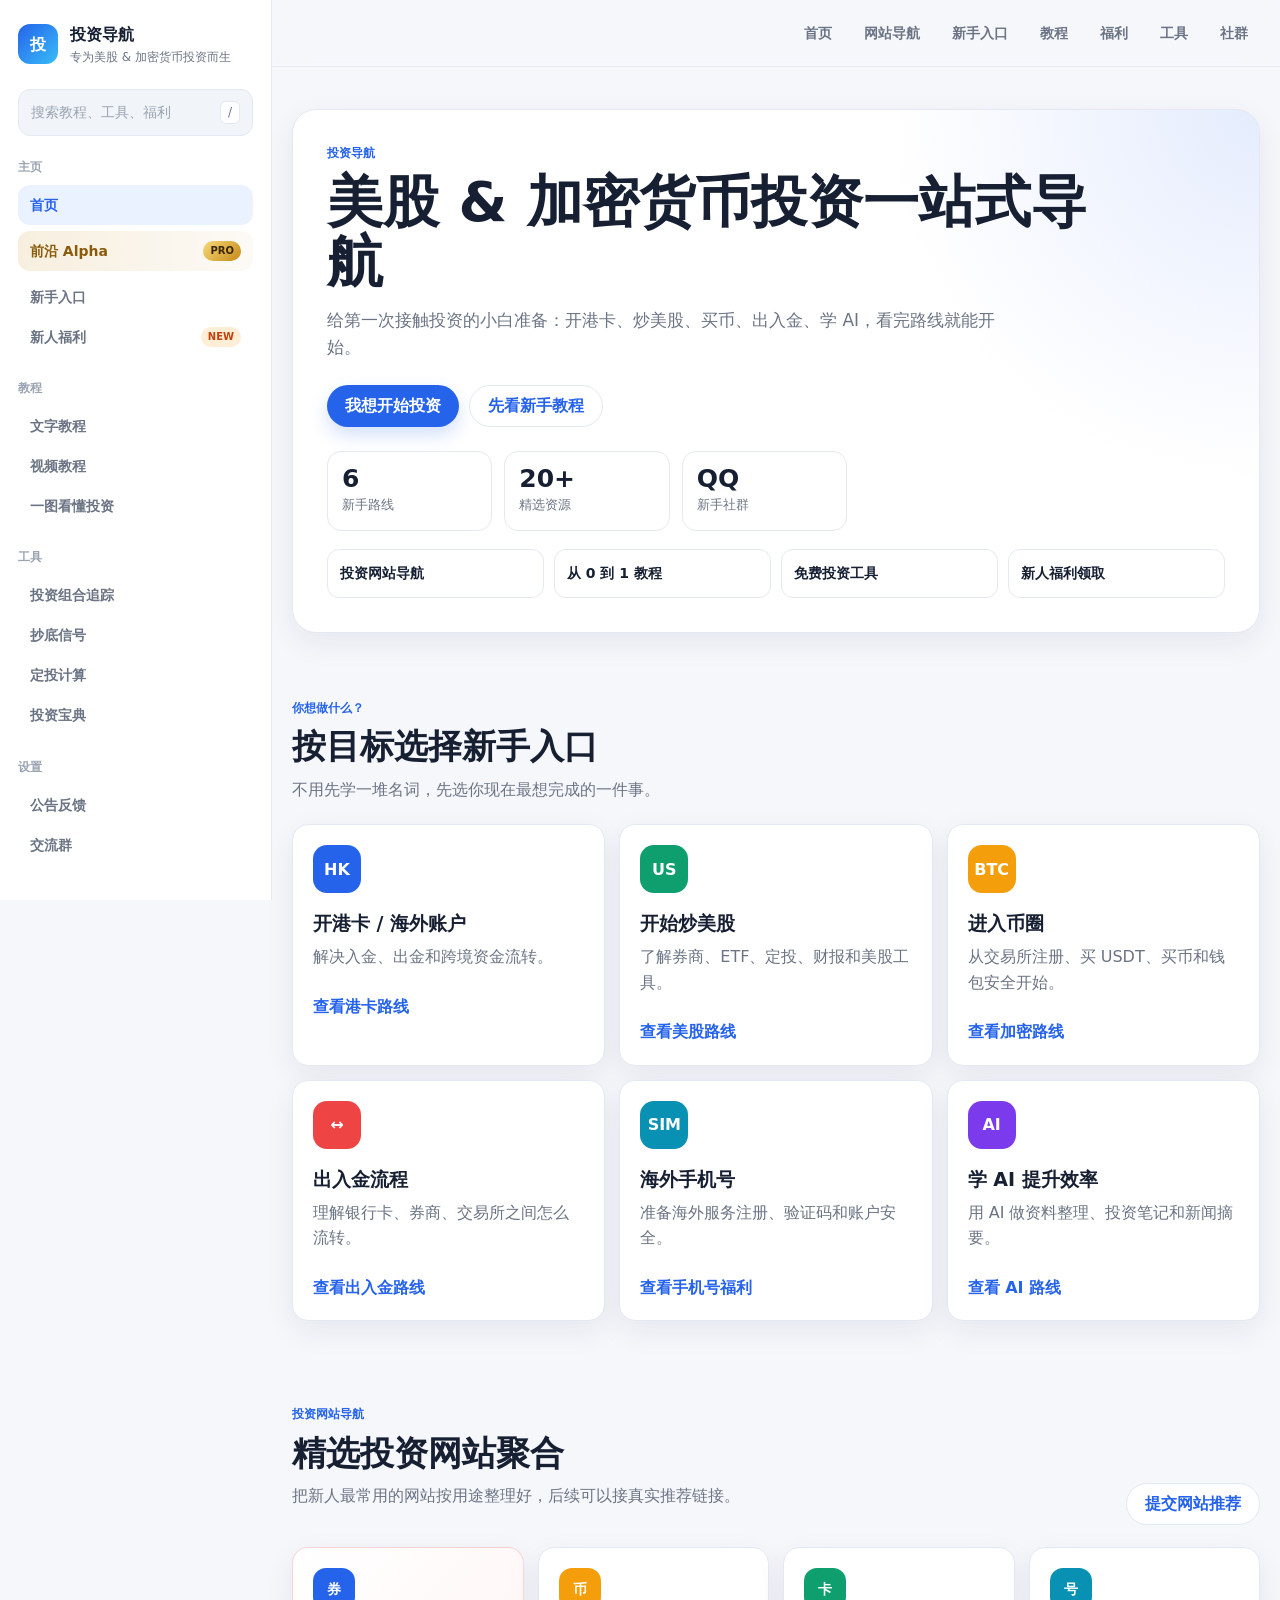
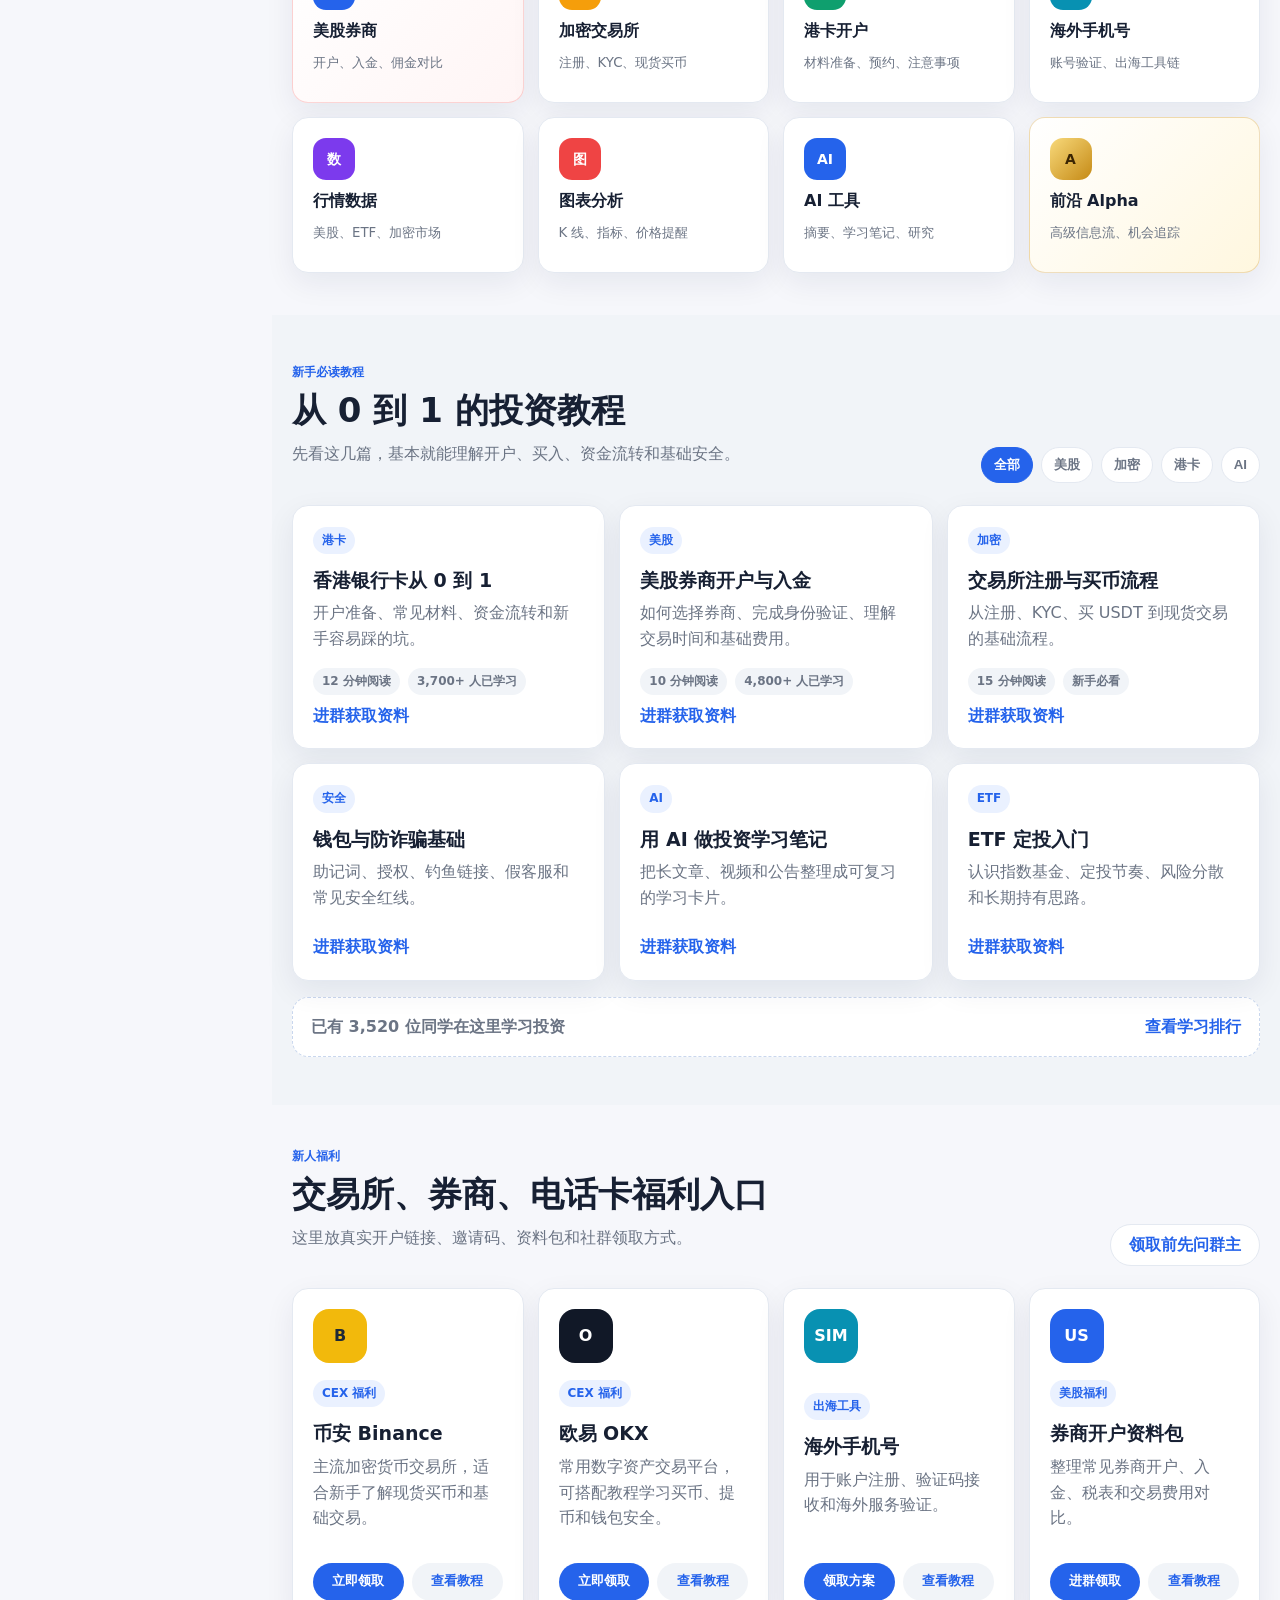
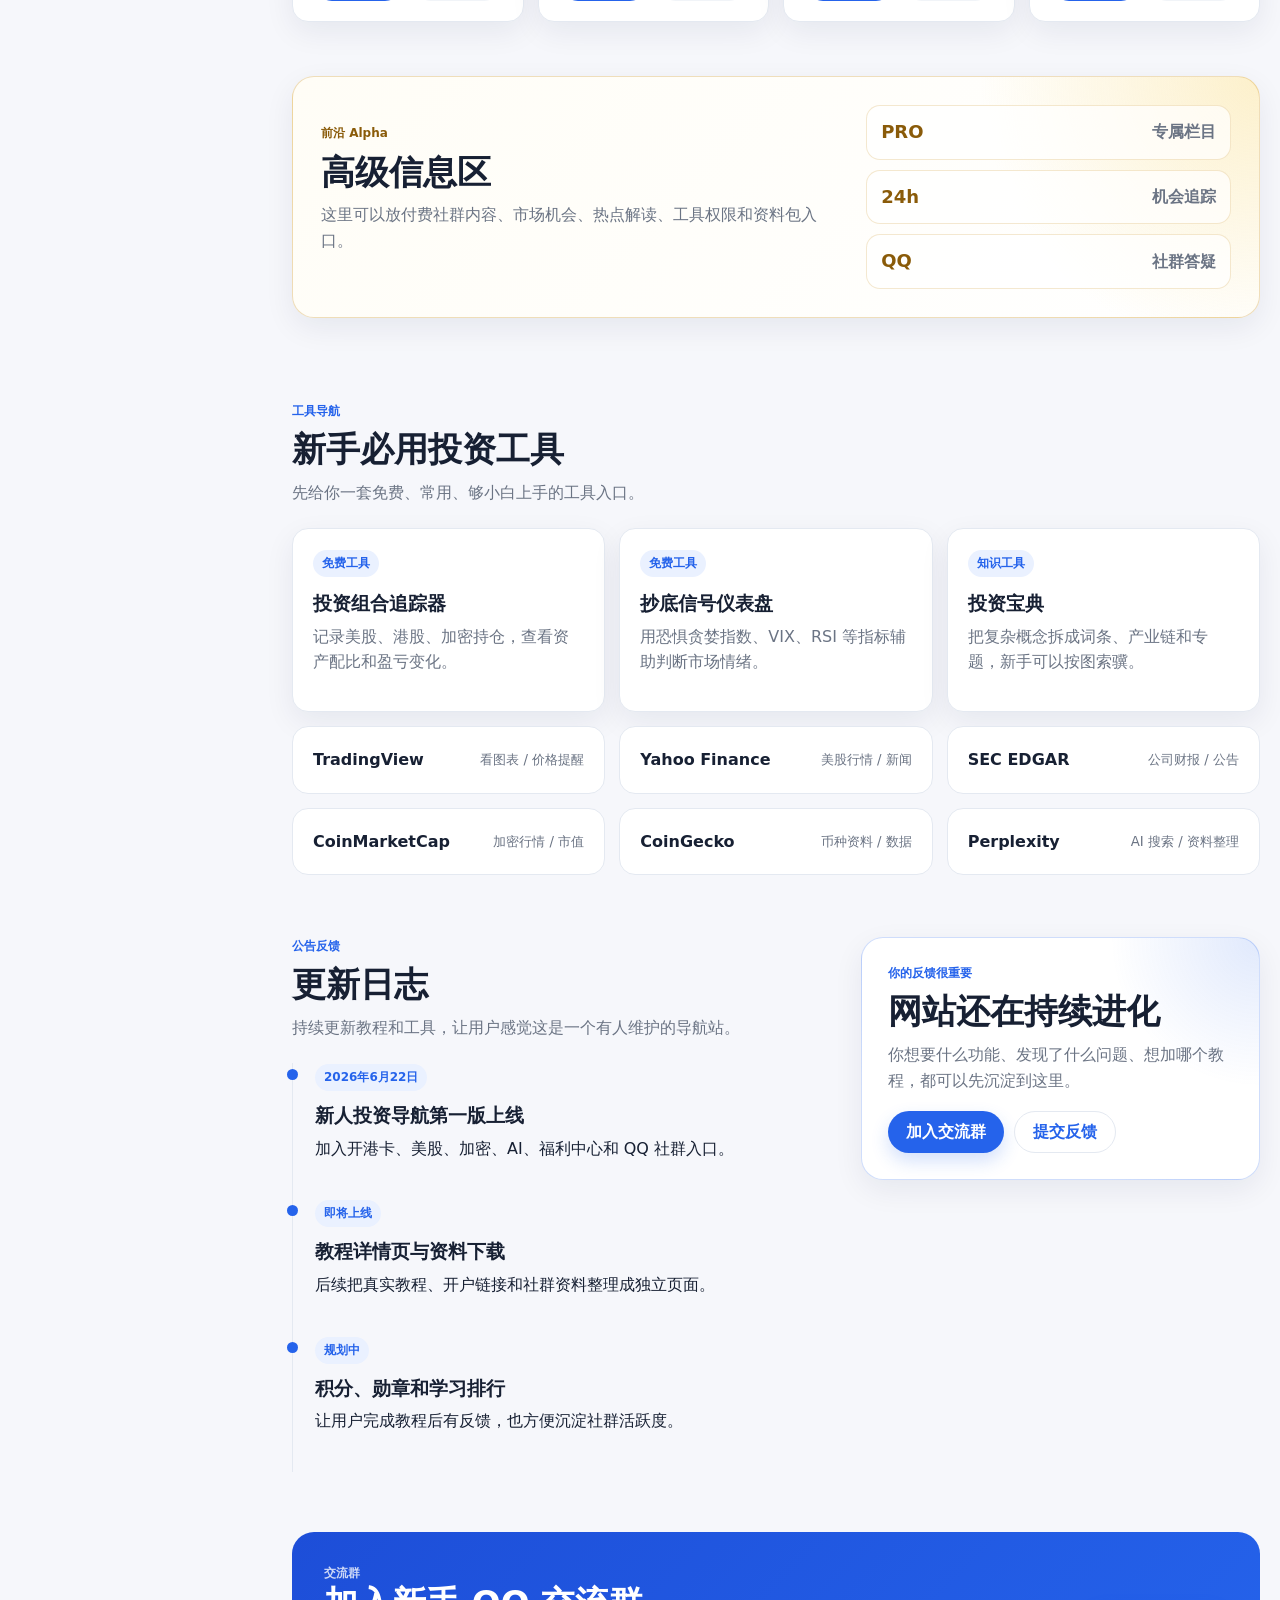
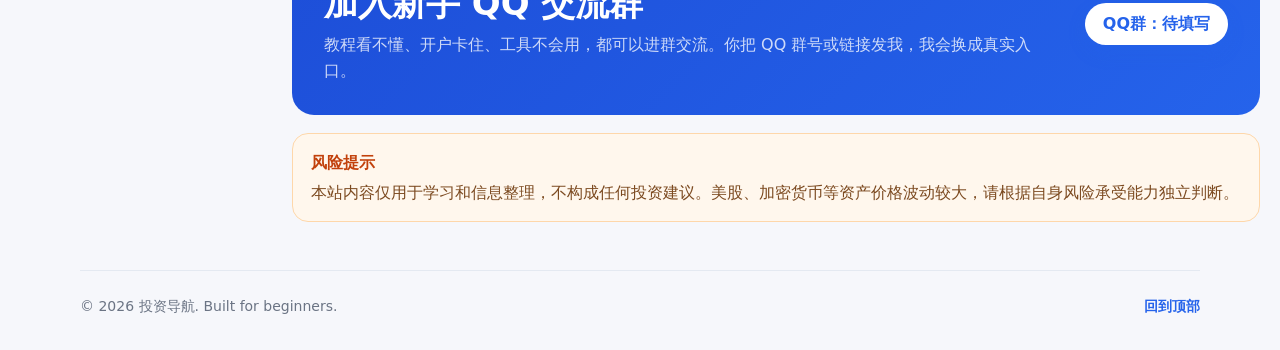
==== index.html @ bdac2935 "Initial investment navigation site" ====
<!doctype html>
<html lang="zh-CN">
  <head>
    <meta charset="UTF-8" />
    <meta name="viewport" content="width=device-width, initial-scale=1.0" />
    <title>投资导航 | 美股与加密货币新手教程</title>
    <meta
      name="description"
      content="面向投资小白的一站式导航，覆盖港卡、美股、加密货币、出入金、AI 工具和新人福利。"
    />
    <link rel="stylesheet" href="styles.css" />
  </head>
  <body>
    <aside class="sidebar" aria-label="主导航">
      <a class="side-brand" href="#top">
        <span class="brand-mark">投</span>
        <span>
          <strong>投资导航</strong>
          <small>专为美股 & 加密货币投资而生</small>
        </span>
      </a>

      <div class="side-search">
        <span>搜索教程、工具、福利</span>
        <kbd>/</kbd>
      </div>

      <div class="side-group">
        <p>主页</p>
        <a class="active" href="#top">首页</a>
        <a class="alpha-link" href="#alpha">前沿 Alpha <b>PRO</b></a>
        <a href="#paths">新手入口</a>
        <a href="#benefits">新人福利 <b>NEW</b></a>
      </div>

      <div class="side-group">
        <p>教程</p>
        <a href="#tutorials">文字教程</a>
        <a href="#tutorials">视频教程</a>
        <a href="#tutorials">一图看懂投资</a>
      </div>

      <div class="side-group">
        <p>工具</p>
        <a href="#tools">投资组合追踪</a>
        <a href="#tools">抄底信号</a>
        <a href="#tools">定投计算</a>
        <a href="#tools">投资宝典</a>
      </div>

      <div class="side-group">
        <p>设置</p>
        <a href="#updates">公告反馈</a>
        <a href="#community">交流群</a>
      </div>
    </aside>

    <header class="site-header">
      <nav class="nav">
        <a class="brand" href="#top" aria-label="返回首页">
          <span class="brand-mark">投</span>
          <span>
            <strong>投资导航</strong>
            <small>Stocks · Crypto · AI</small>
          </span>
        </a>

        <button class="menu-toggle" type="button" aria-label="展开菜单">
          <span></span>
          <span></span>
          <span></span>
        </button>

        <div class="nav-links">
          <a href="#top">首页</a>
          <a href="#websites">网站导航</a>
          <a href="#paths">新手入口</a>
          <a href="#tutorials">教程</a>
          <a href="#benefits">福利</a>
          <a href="#tools">工具</a>
          <a href="#community">社群</a>
        </div>
      </nav>
    </header>

    <main id="top">
      <section class="hero">
        <div class="hero-content">
          <p class="eyebrow">投资导航</p>
          <h1>美股 & 加密货币投资一站式导航</h1>
          <p class="hero-copy">
            给第一次接触投资的小白准备：开港卡、炒美股、买币、出入金、学 AI，看完路线就能开始。
          </p>

          <div class="hero-actions">
            <a class="button primary" href="#paths">我想开始投资</a>
            <a class="button secondary" href="#tutorials">先看新手教程</a>
          </div>

          <div class="quick-stats" aria-label="网站内容概览">
            <div>
              <strong>6</strong>
              <span>新手路线</span>
            </div>
            <div>
              <strong>20+</strong>
              <span>精选资源</span>
            </div>
            <div>
              <strong>QQ</strong>
              <span>新手社群</span>
            </div>
          </div>

          <div class="hero-shortcuts" aria-label="快捷入口">
            <a href="#websites">投资网站导航</a>
            <a href="#tutorials">从 0 到 1 教程</a>
            <a href="#tools">免费投资工具</a>
            <a href="#benefits">新人福利领取</a>
          </div>
        </div>
      </section>

      <section class="section" id="paths">
        <div class="section-heading">
          <p class="eyebrow">你想做什么？</p>
          <h2>按目标选择新手入口</h2>
          <p>不用先学一堆名词，先选你现在最想完成的一件事。</p>
        </div>

        <div class="path-grid path-grid-six">
          <article class="path-card accent-blue">
            <span class="card-icon">HK</span>
            <h3>开港卡 / 海外账户</h3>
            <p>解决入金、出金和跨境资金流转。</p>
            <a href="#tutorials">查看港卡路线</a>
          </article>
          <article class="path-card accent-green">
            <span class="card-icon">US</span>
            <h3>开始炒美股</h3>
            <p>了解券商、ETF、定投、财报和美股工具。</p>
            <a href="#tutorials">查看美股路线</a>
          </article>
          <article class="path-card accent-orange">
            <span class="card-icon">BTC</span>
            <h3>进入币圈</h3>
            <p>从交易所注册、买 USDT、买币和钱包安全开始。</p>
            <a href="#tutorials">查看加密路线</a>
          </article>
          <article class="path-card accent-red">
            <span class="card-icon">↔</span>
            <h3>出入金流程</h3>
            <p>理解银行卡、券商、交易所之间怎么流转。</p>
            <a href="#tutorials">查看出入金路线</a>
          </article>
          <article class="path-card accent-cyan">
            <span class="card-icon">SIM</span>
            <h3>海外手机号</h3>
            <p>准备海外服务注册、验证码和账户安全。</p>
            <a href="#benefits">查看手机号福利</a>
          </article>
          <article class="path-card accent-purple">
            <span class="card-icon">AI</span>
            <h3>学 AI 提升效率</h3>
            <p>用 AI 做资料整理、投资笔记和新闻摘要。</p>
            <a href="#tutorials">查看 AI 路线</a>
          </article>
        </div>
      </section>

      <section class="section" id="websites">
        <div class="section-heading row">
          <div>
            <p class="eyebrow">投资网站导航</p>
            <h2>精选投资网站聚合</h2>
            <p>把新人最常用的网站按用途整理好，后续可以接真实推荐链接。</p>
          </div>
          <a class="button secondary" href="#community">提交网站推荐</a>
        </div>

        <div class="website-grid">
          <a class="website-card hot" href="#tutorials">
            <span class="mini-icon">券</span>
            <strong>美股券商</strong>
            <small>开户、入金、佣金对比</small>
          </a>
          <a class="website-card" href="#benefits">
            <span class="mini-icon">币</span>
            <strong>加密交易所</strong>
            <small>注册、KYC、现货买币</small>
          </a>
          <a class="website-card" href="#tutorials">
            <span class="mini-icon">卡</span>
            <strong>港卡开户</strong>
            <small>材料准备、预约、注意事项</small>
          </a>
          <a class="website-card" href="#benefits">
            <span class="mini-icon">号</span>
            <strong>海外手机号</strong>
            <small>账号验证、出海工具链</small>
          </a>
          <a class="website-card" href="#tools">
            <span class="mini-icon">数</span>
            <strong>行情数据</strong>
            <small>美股、ETF、加密市场</small>
          </a>
          <a class="website-card" href="#tools">
            <span class="mini-icon">图</span>
            <strong>图表分析</strong>
            <small>K 线、指标、价格提醒</small>
          </a>
          <a class="website-card" href="#tools">
            <span class="mini-icon">AI</span>
            <strong>AI 工具</strong>
            <small>摘要、学习笔记、研究</small>
          </a>
          <a class="website-card pro" href="#alpha">
            <span class="mini-icon">A</span>
            <strong>前沿 Alpha</strong>
            <small>高级信息流、机会追踪</small>
          </a>
        </div>
      </section>

      <section class="section muted" id="tutorials">
        <div class="section-heading row">
          <div>
            <p class="eyebrow">新手必读教程</p>
            <h2>从 0 到 1 的投资教程</h2>
            <p>先看这几篇，基本就能理解开户、买入、资金流转和基础安全。</p>
          </div>
          <div class="filter-bar" aria-label="教程筛选">
            <button class="filter active" type="button" data-filter="all">全部</button>
            <button class="filter" type="button" data-filter="us">美股</button>
            <button class="filter" type="button" data-filter="crypto">加密</button>
            <button class="filter" type="button" data-filter="card">港卡</button>
            <button class="filter" type="button" data-filter="ai">AI</button>
          </div>
        </div>

        <div class="tutorial-grid featured-tutorials">
          <article class="tutorial-card tutorial-large" data-category="card">
            <span class="tag">港卡</span>
            <h3>香港银行卡从 0 到 1</h3>
            <p>开户准备、常见材料、资金流转和新手容易踩的坑。</p>
            <div class="meta"><span>12 分钟阅读</span><span>3,700+ 人已学习</span></div>
            <a href="#community">进群获取资料</a>
          </article>
          <article class="tutorial-card tutorial-large" data-category="us">
            <span class="tag">美股</span>
            <h3>美股券商开户与入金</h3>
            <p>如何选择券商、完成身份验证、理解交易时间和基础费用。</p>
            <div class="meta"><span>10 分钟阅读</span><span>4,800+ 人已学习</span></div>
            <a href="#community">进群获取资料</a>
          </article>
          <article class="tutorial-card tutorial-large" data-category="crypto">
            <span class="tag">加密</span>
            <h3>交易所注册与买币流程</h3>
            <p>从注册、KYC、买 USDT 到现货交易的基础流程。</p>
            <div class="meta"><span>15 分钟阅读</span><span>新手必看</span></div>
            <a href="#community">进群获取资料</a>
          </article>
          <article class="tutorial-card" data-category="crypto">
            <span class="tag">安全</span>
            <h3>钱包与防诈骗基础</h3>
            <p>助记词、授权、钓鱼链接、假客服和常见安全红线。</p>
            <a href="#community">进群获取资料</a>
          </article>
          <article class="tutorial-card" data-category="ai">
            <span class="tag">AI</span>
            <h3>用 AI 做投资学习笔记</h3>
            <p>把长文章、视频和公告整理成可复习的学习卡片。</p>
            <a href="#community">进群获取资料</a>
          </article>
          <article class="tutorial-card" data-category="us">
            <span class="tag">ETF</span>
            <h3>ETF 定投入门</h3>
            <p>认识指数基金、定投节奏、风险分散和长期持有思路。</p>
            <a href="#community">进群获取资料</a>
          </article>
        </div>

        <div class="learning-strip">
          <span>已有 3,520 位同学在这里学习投资</span>
          <a href="#community">查看学习排行</a>
        </div>
      </section>

      <section class="section" id="benefits">
        <div class="section-heading row">
          <div>
            <p class="eyebrow">新人福利</p>
            <h2>交易所、券商、电话卡福利入口</h2>
            <p>这里放真实开户链接、邀请码、资料包和社群领取方式。</p>
          </div>
          <a class="button secondary" href="#community">领取前先问群主</a>
        </div>

        <div class="benefit-grid">
          <article class="benefit-card">
            <div class="benefit-logo binance">B</div>
            <div>
              <span class="tag">CEX 福利</span>
              <h3>币安 Binance</h3>
              <p>主流加密货币交易所，适合新手了解现货买币和基础交易。</p>
            </div>
            <div class="card-actions">
              <a href="#community">立即领取</a>
              <a href="#tutorials">查看教程</a>
            </div>
          </article>
          <article class="benefit-card">
            <div class="benefit-logo okx">O</div>
            <div>
              <span class="tag">CEX 福利</span>
              <h3>欧易 OKX</h3>
              <p>常用数字资产交易平台，可搭配教程学习买币、提币和钱包安全。</p>
            </div>
            <div class="card-actions">
              <a href="#community">立即领取</a>
              <a href="#tutorials">查看教程</a>
            </div>
          </article>
          <article class="benefit-card">
            <div class="benefit-logo phone">SIM</div>
            <div>
              <span class="tag">出海工具</span>
              <h3>海外手机号</h3>
              <p>用于账户注册、验证码接收和海外服务验证。</p>
            </div>
            <div class="card-actions">
              <a href="#community">领取方案</a>
              <a href="#tutorials">查看教程</a>
            </div>
          </article>
          <article class="benefit-card">
            <div class="benefit-logo broker">US</div>
            <div>
              <span class="tag">美股福利</span>
              <h3>券商开户资料包</h3>
              <p>整理常见券商开户、入金、税表和交易费用对比。</p>
            </div>
            <div class="card-actions">
              <a href="#community">进群领取</a>
              <a href="#tutorials">查看教程</a>
            </div>
          </article>
        </div>
      </section>

      <section class="section alpha-section" id="alpha">
        <div class="alpha-card">
          <div>
            <p class="eyebrow">前沿 Alpha</p>
            <h2>高级信息区</h2>
            <p>这里可以放付费社群内容、市场机会、热点解读、工具权限和资料包入口。</p>
          </div>
          <div class="alpha-metrics">
            <span><strong>PRO</strong>专属栏目</span>
            <span><strong>24h</strong>机会追踪</span>
            <span><strong>QQ</strong>社群答疑</span>
          </div>
        </div>
      </section>

      <section class="section" id="tools">
        <div class="section-heading">
          <p class="eyebrow">工具导航</p>
          <h2>新手必用投资工具</h2>
          <p>先给你一套免费、常用、够小白上手的工具入口。</p>
        </div>

        <div class="tool-feature-grid">
          <article>
            <span class="tag">免费工具</span>
            <h3>投资组合追踪器</h3>
            <p>记录美股、港股、加密持仓，查看资产配比和盈亏变化。</p>
          </article>
          <article>
            <span class="tag">免费工具</span>
            <h3>抄底信号仪表盘</h3>
            <p>用恐惧贪婪指数、VIX、RSI 等指标辅助判断市场情绪。</p>
          </article>
          <article>
            <span class="tag">知识工具</span>
            <h3>投资宝典</h3>
            <p>把复杂概念拆成词条、产业链和专题，新手可以按图索骥。</p>
          </article>
        </div>

        <div class="tool-list">
          <a href="https://www.tradingview.com/" target="_blank" rel="noreferrer">
            <span>TradingView</span>
            <small>看图表 / 价格提醒</small>
          </a>
          <a href="https://finance.yahoo.com/" target="_blank" rel="noreferrer">
            <span>Yahoo Finance</span>
            <small>美股行情 / 新闻</small>
          </a>
          <a href="https://www.sec.gov/edgar/search/" target="_blank" rel="noreferrer">
            <span>SEC EDGAR</span>
            <small>公司财报 / 公告</small>
          </a>
          <a href="https://coinmarketcap.com/" target="_blank" rel="noreferrer">
            <span>CoinMarketCap</span>
            <small>加密行情 / 市值</small>
          </a>
          <a href="https://www.coingecko.com/" target="_blank" rel="noreferrer">
            <span>CoinGecko</span>
            <small>币种资料 / 数据</small>
          </a>
          <a href="https://www.perplexity.ai/" target="_blank" rel="noreferrer">
            <span>Perplexity</span>
            <small>AI 搜索 / 资料整理</small>
          </a>
        </div>
      </section>

      <section class="section updates" id="updates">
        <div class="updates-layout">
          <div>
            <div class="section-heading">
              <p class="eyebrow">公告反馈</p>
              <h2>更新日志</h2>
              <p>持续更新教程和工具，让用户感觉这是一个有人维护的导航站。</p>
            </div>
            <div class="timeline">
              <article>
                <time>2026年6月22日</time>
                <h3>新人投资导航第一版上线</h3>
                <p>加入开港卡、美股、加密、AI、福利中心和 QQ 社群入口。</p>
              </article>
              <article>
                <time>即将上线</time>
                <h3>教程详情页与资料下载</h3>
                <p>后续把真实教程、开户链接和社群资料整理成独立页面。</p>
              </article>
              <article>
                <time>规划中</time>
                <h3>积分、勋章和学习排行</h3>
                <p>让用户完成教程后有反馈，也方便沉淀社群活跃度。</p>
              </article>
            </div>
          </div>

          <aside class="feedback-card">
            <p class="eyebrow">你的反馈很重要</p>
            <h2>网站还在持续进化</h2>
            <p>你想要什么功能、发现了什么问题、想加哪个教程，都可以先沉淀到这里。</p>
            <div class="feedback-actions">
              <a class="button primary" href="#community">加入交流群</a>
              <a class="button secondary" href="#community">提交反馈</a>
            </div>
          </aside>
        </div>
      </section>

      <section class="community" id="community">
        <div>
          <p class="eyebrow">交流群</p>
          <h2>加入新手 QQ 交流群</h2>
          <p>
            教程看不懂、开户卡住、工具不会用，都可以进群交流。你把 QQ 群号或链接发我，我会换成真实入口。
          </p>
        </div>
        <a class="button primary light" href="javascript:void(0)">QQ群：待填写</a>
      </section>

      <section class="risk-note" aria-label="风险提示">
        <strong>风险提示</strong>
        <p>
          本站内容仅用于学习和信息整理，不构成任何投资建议。美股、加密货币等资产价格波动较大，请根据自身风险承受能力独立判断。
        </p>
      </section>
    </main>

    <footer class="footer">
      <p>© 2026 投资导航. Built for beginners.</p>
      <a href="#top">回到顶部</a>
    </footer>

    <script src="script.js"></script>
  </body>
</html>
---- styles.css ----
:root {
  color-scheme: light;
  --bg: #f6f7fb;
  --sidebar: #ffffff;
  --surface: #ffffff;
  --surface-soft: #f1f4f8;
  --text: #172033;
  --muted: #6b7484;
  --line: #e4e9f1;
  --brand: #2563eb;
  --brand-soft: #eaf1ff;
  --green: #0f9f6e;
  --orange: #f59e0b;
  --purple: #7c3aed;
  --red: #ef4444;
  --cyan: #0891b2;
  --gold: #c58a16;
  --gold-soft: #fff7df;
  --radius: 16px;
  --shadow: 0 10px 30px rgba(21, 35, 65, 0.07);
  --shadow-hover: 0 18px 42px rgba(21, 35, 65, 0.12);
}

* {
  box-sizing: border-box;
}

html {
  scroll-behavior: smooth;
}

body {
  margin: 0;
  background: var(--bg);
  color: var(--text);
  font-family:
    "Inter", "PingFang SC", "Microsoft YaHei", system-ui, -apple-system,
    BlinkMacSystemFont, "Segoe UI", sans-serif;
  line-height: 1.6;
}

a {
  color: inherit;
  text-decoration: none;
}

h1,
h2,
h3,
p {
  margin-top: 0;
}

.sidebar {
  position: fixed;
  inset: 0 auto 0 0;
  z-index: 30;
  width: 272px;
  border-right: 1px solid var(--line);
  background: var(--sidebar);
  padding: 22px 18px;
  overflow-y: auto;
}

.side-brand,
.brand {
  display: flex;
  align-items: center;
  gap: 12px;
}

.brand-mark {
  display: grid;
  width: 40px;
  height: 40px;
  place-items: center;
  border-radius: 12px;
  background: linear-gradient(135deg, var(--brand), #38bdf8);
  color: #fff;
  font-weight: 900;
}

.side-brand strong,
.side-brand small,
.brand strong,
.brand small {
  display: block;
}

.side-brand small,
.brand small {
  color: var(--muted);
  font-size: 12px;
}

.side-search {
  display: flex;
  align-items: center;
  justify-content: space-between;
  margin: 22px 0;
  border: 1px solid var(--line);
  border-radius: 12px;
  background: var(--surface-soft);
  color: #9aa4b2;
  padding: 11px 12px;
  font-size: 14px;
}

.side-search kbd {
  border: 1px solid var(--line);
  border-radius: 6px;
  background: #fff;
  color: var(--muted);
  padding: 1px 7px;
  font: inherit;
  font-size: 12px;
}

.side-group {
  margin-top: 22px;
}

.side-group p {
  margin: 0 0 8px;
  color: #9aa4b2;
  font-size: 12px;
  font-weight: 800;
}

.side-group a {
  display: flex;
  min-height: 40px;
  align-items: center;
  justify-content: space-between;
  border-radius: 12px;
  color: var(--muted);
  padding: 0 12px;
  font-size: 14px;
  font-weight: 700;
}

.side-group a:hover,
.side-group a.active {
  background: var(--brand-soft);
  color: var(--brand);
}

.side-group .alpha-link {
  position: relative;
  margin: 6px 0;
  background: linear-gradient(90deg, rgba(197, 138, 22, 0.14), rgba(197, 138, 22, 0.04));
  color: #8a5b09;
}

.side-group .alpha-link:hover {
  background: linear-gradient(90deg, rgba(197, 138, 22, 0.22), rgba(197, 138, 22, 0.08));
  color: #7a4a00;
}

.side-group b {
  border-radius: 999px;
  background: #ffedd5;
  color: #c2410c;
  padding: 2px 7px;
  font-size: 10px;
}

.alpha-link b {
  background: linear-gradient(135deg, #f8d97a, #c58a16);
  color: #3b2503;
}

.site-header {
  position: sticky;
  top: 0;
  z-index: 20;
  margin-left: 272px;
  border-bottom: 1px solid rgba(228, 233, 241, 0.85);
  background: rgba(246, 247, 251, 0.9);
  backdrop-filter: blur(14px);
}

.nav {
  display: flex;
  align-items: center;
  justify-content: space-between;
  width: min(1120px, calc(100% - 40px));
  margin: 0 auto;
  padding: 14px 0;
}

.brand {
  display: none;
}

.nav-links {
  display: flex;
  flex-wrap: wrap;
  gap: 8px;
  margin-left: auto;
}

.nav-links a {
  border-radius: 999px;
  color: var(--muted);
  padding: 8px 12px;
  font-size: 14px;
  font-weight: 700;
}

.nav-links a:hover {
  background: var(--surface);
  color: var(--brand);
}

.menu-toggle {
  display: none;
  border: 0;
  background: transparent;
  padding: 8px;
}

.menu-toggle span {
  display: block;
  width: 24px;
  height: 2px;
  margin: 5px 0;
  background: var(--text);
}

main,
.footer {
  margin-left: 272px;
}

.hero,
.section,
.community,
.risk-note,
.footer {
  width: min(1120px, calc(100% - 40px));
  margin-right: auto;
  margin-left: auto;
}

.hero {
  padding: 42px 0 24px;
}

.hero-content {
  border: 1px solid var(--line);
  border-radius: 24px;
  background:
    radial-gradient(circle at top right, rgba(37, 99, 235, 0.12), transparent 34%),
    var(--surface);
  padding: 34px;
  box-shadow: var(--shadow);
}

.hero-shortcuts {
  display: grid;
  grid-template-columns: repeat(4, minmax(0, 1fr));
  gap: 10px;
  margin-top: 18px;
}

.hero-shortcuts a {
  border: 1px solid var(--line);
  border-radius: 12px;
  background: rgba(255, 255, 255, 0.72);
  color: var(--text);
  padding: 12px;
  font-size: 14px;
  font-weight: 850;
}

.hero-shortcuts a:hover {
  border-color: rgba(37, 99, 235, 0.35);
  color: var(--brand);
  transform: translateY(-2px);
}

.eyebrow {
  margin: 0 0 8px;
  color: var(--brand);
  font-size: 12px;
  font-weight: 900;
}

h1 {
  max-width: 760px;
  margin-bottom: 14px;
  font-size: clamp(34px, 5vw, 56px);
  line-height: 1.08;
  letter-spacing: 0;
}

h2 {
  margin-bottom: 10px;
  font-size: clamp(26px, 3vw, 34px);
  line-height: 1.2;
}

h3 {
  margin-bottom: 8px;
  font-size: 19px;
  line-height: 1.3;
}

.hero-copy,
.section-heading p:not(.eyebrow),
.path-card p,
.tutorial-card p,
.benefit-card p,
.tool-feature-grid p,
.update-list p,
.community p,
.risk-note p {
  color: var(--muted);
}

.hero-copy {
  max-width: 680px;
  margin-bottom: 0;
  font-size: 17px;
}

.hero-actions {
  display: flex;
  flex-wrap: wrap;
  gap: 10px;
  margin: 24px 0;
}

.button {
  display: inline-flex;
  min-height: 42px;
  align-items: center;
  justify-content: center;
  border-radius: 999px;
  padding: 0 18px;
  font-weight: 850;
}

.button.primary {
  background: var(--brand);
  color: #fff;
  box-shadow: 0 8px 18px rgba(37, 99, 235, 0.2);
}

.button.secondary {
  border: 1px solid var(--line);
  background: var(--surface);
  color: var(--brand);
}

.button.light {
  background: #fff;
  color: var(--brand);
}

.quick-stats {
  display: grid;
  grid-template-columns: repeat(3, minmax(0, 1fr));
  gap: 12px;
  max-width: 520px;
}

.quick-stats div {
  border: 1px solid var(--line);
  border-radius: 14px;
  background: rgba(255, 255, 255, 0.72);
  padding: 14px;
}

.quick-stats strong {
  display: block;
  font-size: 25px;
  line-height: 1;
}

.quick-stats span {
  color: var(--muted);
  font-size: 13px;
}

.section {
  padding: 42px 0;
}

.section.muted {
  width: auto;
  margin: 0;
  padding: 48px max(20px, calc((100% - 272px - 1120px) / 2)) 48px;
  background: var(--surface-soft);
}

.section-heading {
  max-width: 680px;
  margin-bottom: 22px;
}

.section-heading.row {
  display: flex;
  max-width: none;
  align-items: end;
  justify-content: space-between;
  gap: 24px;
}

.path-grid,
.tutorial-grid,
.benefit-grid,
.tool-feature-grid,
.tool-list,
.update-list,
.website-grid {
  display: grid;
  gap: 14px;
}

.path-grid-six,
.tutorial-grid,
.tool-feature-grid {
  grid-template-columns: repeat(3, minmax(0, 1fr));
}

.benefit-grid {
  grid-template-columns: repeat(4, minmax(0, 1fr));
}

.tool-list {
  grid-template-columns: repeat(3, minmax(0, 1fr));
}

.website-grid {
  grid-template-columns: repeat(4, minmax(0, 1fr));
}

.update-list {
  grid-template-columns: repeat(2, minmax(0, 1fr));
}

.path-card,
.tutorial-card,
.benefit-card,
.tool-feature-grid article,
.tool-list a,
.update-list article,
.website-card {
  border: 1px solid var(--line);
  border-radius: var(--radius);
  background: var(--surface);
  padding: 20px;
  box-shadow: var(--shadow);
  transition:
    transform 180ms ease,
    box-shadow 180ms ease,
    border-color 180ms ease;
}

.path-card:hover,
.tutorial-card:hover,
.benefit-card:hover,
.tool-feature-grid article:hover,
.website-card:hover {
  border-color: rgba(37, 99, 235, 0.32);
  box-shadow: var(--shadow-hover);
  transform: translateY(-3px);
}

.path-card {
  min-height: 200px;
}

.path-card a,
.tutorial-card a {
  display: inline-flex;
  margin-top: 8px;
  color: var(--brand);
  font-weight: 850;
}

.card-icon,
.benefit-logo,
.mini-icon {
  display: grid;
  place-items: center;
  color: #fff;
  font-weight: 900;
}

.website-card {
  display: grid;
  min-height: 156px;
  align-content: start;
  gap: 8px;
}

.website-card strong,
.website-card small {
  display: block;
}

.website-card small {
  color: var(--muted);
}

.website-card.hot {
  border-color: rgba(239, 68, 68, 0.22);
  background: linear-gradient(135deg, #fff, #fff5f5);
}

.website-card.pro {
  border-color: rgba(197, 138, 22, 0.28);
  background: linear-gradient(135deg, #fff, var(--gold-soft));
}

.mini-icon {
  width: 42px;
  height: 42px;
  border-radius: 13px;
  background: var(--brand);
  font-size: 14px;
}

.website-card:nth-child(2) .mini-icon {
  background: var(--orange);
}

.website-card:nth-child(3) .mini-icon {
  background: var(--green);
}

.website-card:nth-child(4) .mini-icon {
  background: var(--cyan);
}

.website-card:nth-child(5) .mini-icon {
  background: var(--purple);
}

.website-card:nth-child(6) .mini-icon {
  background: var(--red);
}

.website-card.pro .mini-icon {
  background: linear-gradient(135deg, #f8d97a, #c58a16);
  color: #3b2503;
}

.card-icon {
  width: 48px;
  height: 48px;
  margin-bottom: 18px;
  border-radius: 14px;
}

.accent-blue .card-icon,
.benefit-logo.broker {
  background: var(--brand);
}

.accent-green .card-icon {
  background: var(--green);
}

.accent-orange .card-icon {
  background: var(--orange);
}

.accent-red .card-icon {
  background: var(--red);
}

.accent-cyan .card-icon,
.benefit-logo.phone {
  background: var(--cyan);
}

.accent-purple .card-icon {
  background: var(--purple);
}

.filter-bar {
  display: flex;
  flex-wrap: wrap;
  gap: 8px;
  justify-content: flex-end;
}

.filter {
  border: 1px solid var(--line);
  border-radius: 999px;
  background: var(--surface);
  color: var(--muted);
  cursor: pointer;
  padding: 8px 12px;
  font-weight: 800;
}

.filter.active,
.filter:hover {
  border-color: var(--brand);
  background: var(--brand);
  color: #fff;
}

.tutorial-large {
  min-height: 224px;
}

.tag {
  display: inline-flex;
  margin-bottom: 14px;
  border-radius: 999px;
  background: var(--brand-soft);
  color: var(--brand);
  padding: 4px 9px;
  font-size: 12px;
  font-weight: 900;
}

.meta {
  display: flex;
  flex-wrap: wrap;
  gap: 8px;
  margin-top: 16px;
}

.meta span {
  border-radius: 999px;
  background: var(--surface-soft);
  color: var(--muted);
  padding: 4px 9px;
  font-size: 12px;
  font-weight: 700;
}

.learning-strip {
  display: flex;
  align-items: center;
  justify-content: space-between;
  gap: 14px;
  margin-top: 16px;
  border: 1px dashed #c9d7ee;
  border-radius: var(--radius);
  background: #fff;
  padding: 16px 18px;
}

.learning-strip span {
  color: var(--muted);
  font-weight: 700;
}

.learning-strip a {
  color: var(--brand);
  font-weight: 850;
}

.benefit-card {
  display: flex;
  min-height: 310px;
  flex-direction: column;
  justify-content: space-between;
  gap: 16px;
}

.alpha-section {
  padding-top: 12px;
}

.alpha-card {
  display: grid;
  grid-template-columns: minmax(0, 1fr) minmax(260px, 0.7fr);
  gap: 24px;
  align-items: center;
  border: 1px solid rgba(197, 138, 22, 0.28);
  border-radius: 22px;
  background:
    radial-gradient(circle at top right, rgba(248, 217, 122, 0.38), transparent 28%),
    linear-gradient(135deg, #fffdf6, #fff);
  padding: 28px;
  box-shadow: var(--shadow);
}

.alpha-card p:not(.eyebrow) {
  color: var(--muted);
}

.alpha-card .eyebrow {
  color: #8a5b09;
}

.alpha-metrics {
  display: grid;
  gap: 10px;
}

.alpha-metrics span {
  display: flex;
  align-items: center;
  justify-content: space-between;
  border: 1px solid rgba(197, 138, 22, 0.2);
  border-radius: 14px;
  background: rgba(255, 255, 255, 0.7);
  color: var(--muted);
  padding: 12px 14px;
  font-weight: 700;
}

.alpha-metrics strong {
  color: #8a5b09;
  font-size: 18px;
}

.benefit-logo {
  width: 54px;
  height: 54px;
  border-radius: 16px;
}

.benefit-logo.binance {
  background: #f2b90c;
  color: #1f2937;
}

.benefit-logo.okx {
  background: #111827;
}

.card-actions {
  display: grid;
  grid-template-columns: 1fr 1fr;
  gap: 8px;
}

.card-actions a {
  display: inline-flex;
  min-height: 38px;
  align-items: center;
  justify-content: center;
  border-radius: 999px;
  background: var(--surface-soft);
  color: var(--brand);
  font-size: 13px;
  font-weight: 850;
}

.card-actions a:first-child {
  background: var(--brand);
  color: #fff;
}

.tool-feature-grid {
  margin-bottom: 14px;
}

.tool-feature-grid article {
  min-height: 174px;
}

.tool-list a {
  display: flex;
  align-items: center;
  justify-content: space-between;
  gap: 16px;
  box-shadow: none;
}

.tool-list a:hover {
  border-color: rgba(37, 99, 235, 0.35);
  box-shadow: var(--shadow);
}

.tool-list span {
  font-weight: 900;
}

.tool-list small {
  color: var(--muted);
  text-align: right;
}

.updates {
  padding-top: 20px;
}

.updates-layout {
  display: grid;
  grid-template-columns: minmax(0, 1.15fr) minmax(280px, 0.85fr);
  gap: 28px;
  align-items: start;
}

.timeline {
  display: grid;
  gap: 0;
}

.timeline article {
  position: relative;
  border-left: 1px solid var(--line);
  padding: 0 0 22px 22px;
}

.timeline article::before {
  position: absolute;
  top: 6px;
  left: -6px;
  width: 11px;
  height: 11px;
  border-radius: 999px;
  background: var(--brand);
  content: "";
}

.timeline time {
  display: inline-flex;
  margin-bottom: 12px;
  border-radius: 999px;
  background: var(--brand-soft);
  color: var(--brand);
  padding: 4px 9px;
  font-size: 12px;
  font-weight: 900;
}

.feedback-card {
  position: sticky;
  top: 92px;
  border: 1px solid rgba(37, 99, 235, 0.22);
  border-radius: 22px;
  background:
    radial-gradient(circle at top right, rgba(37, 99, 235, 0.14), transparent 32%),
    #fff;
  padding: 26px;
  box-shadow: var(--shadow);
}

.feedback-card p:not(.eyebrow) {
  color: var(--muted);
}

.feedback-actions {
  display: flex;
  flex-wrap: wrap;
  gap: 10px;
  margin-top: 18px;
}

.community {
  display: grid;
  grid-template-columns: 1fr auto;
  gap: 28px;
  align-items: center;
  margin-top: 18px;
  border-radius: 22px;
  background: linear-gradient(135deg, #1d4ed8, #2563eb);
  color: #fff;
  padding: 32px;
}

.community .eyebrow,
.community p {
  color: rgba(255, 255, 255, 0.78);
}

.community h2 {
  margin-bottom: 8px;
}

.community p {
  max-width: 740px;
  margin-bottom: 0;
}

.risk-note {
  margin-top: 18px;
  margin-bottom: 48px;
  border: 1px solid #fed7aa;
  border-radius: var(--radius);
  background: #fff7ed;
  padding: 16px 18px;
}

.risk-note strong {
  display: block;
  margin-bottom: 4px;
  color: #c2410c;
}

.risk-note p {
  margin: 0;
  color: #7c4a20;
}

.footer {
  display: flex;
  justify-content: space-between;
  border-top: 1px solid var(--line);
  padding: 24px 0 32px;
  color: var(--muted);
  font-size: 14px;
}

.footer p {
  margin: 0;
}

.footer a {
  color: var(--brand);
  font-weight: 850;
}

@media (max-width: 1120px) {
  .benefit-grid {
    grid-template-columns: repeat(2, minmax(0, 1fr));
  }
}

@media (max-width: 900px) {
  .sidebar {
    display: none;
  }

  .site-header,
  main,
  .footer {
    margin-left: 0;
  }

  .brand,
  .menu-toggle {
    display: flex;
  }

  .nav-links {
    position: absolute;
    top: 72px;
    right: 20px;
    left: 20px;
    display: none;
    flex-direction: column;
    align-items: stretch;
    border: 1px solid var(--line);
    border-radius: var(--radius);
    background: var(--surface);
    padding: 12px;
    box-shadow: var(--shadow);
  }

  .nav-links.open {
    display: flex;
  }

  .path-grid-six,
  .tutorial-grid,
  .tool-feature-grid,
  .tool-list,
  .update-list,
  .website-grid {
    grid-template-columns: repeat(2, minmax(0, 1fr));
  }

  .hero-shortcuts,
  .updates-layout,
  .alpha-card {
    grid-template-columns: 1fr;
  }

  .section.muted {
    padding-right: 20px;
    padding-left: 20px;
  }
}

@media (max-width: 640px) {
  .hero,
  .section,
  .community,
  .risk-note,
  .footer {
    width: min(100% - 28px, 1120px);
  }

  .nav {
    width: min(100% - 28px, 1120px);
  }

  .hero-content {
    padding: 24px;
  }

  h1 {
    font-size: 36px;
  }

  .section-heading.row,
  .community,
  .footer {
    align-items: start;
    grid-template-columns: 1fr;
    flex-direction: column;
  }

  .quick-stats,
  .hero-shortcuts,
  .path-grid-six,
  .tutorial-grid,
  .benefit-grid,
  .tool-feature-grid,
  .tool-list,
  .update-list,
  .website-grid {
    grid-template-columns: 1fr;
  }

  .learning-strip {
    align-items: start;
    flex-direction: column;
  }
}
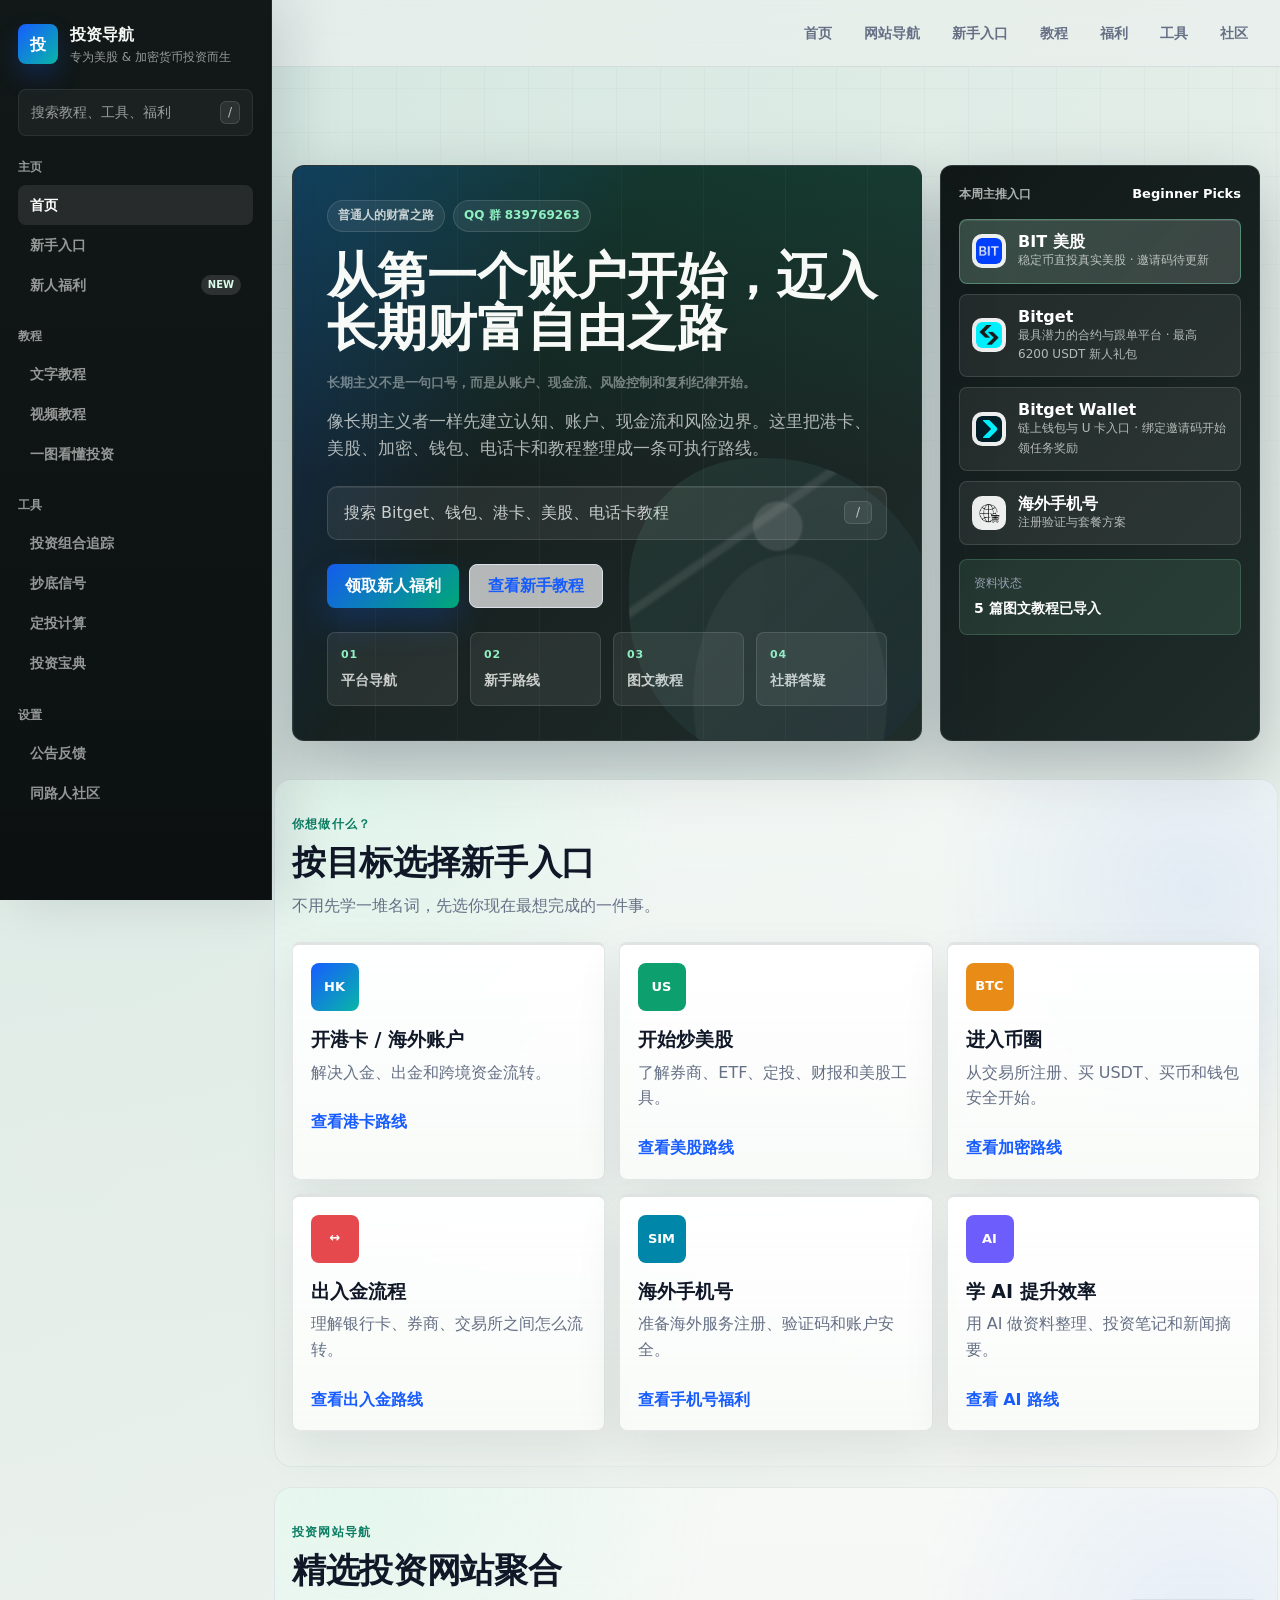
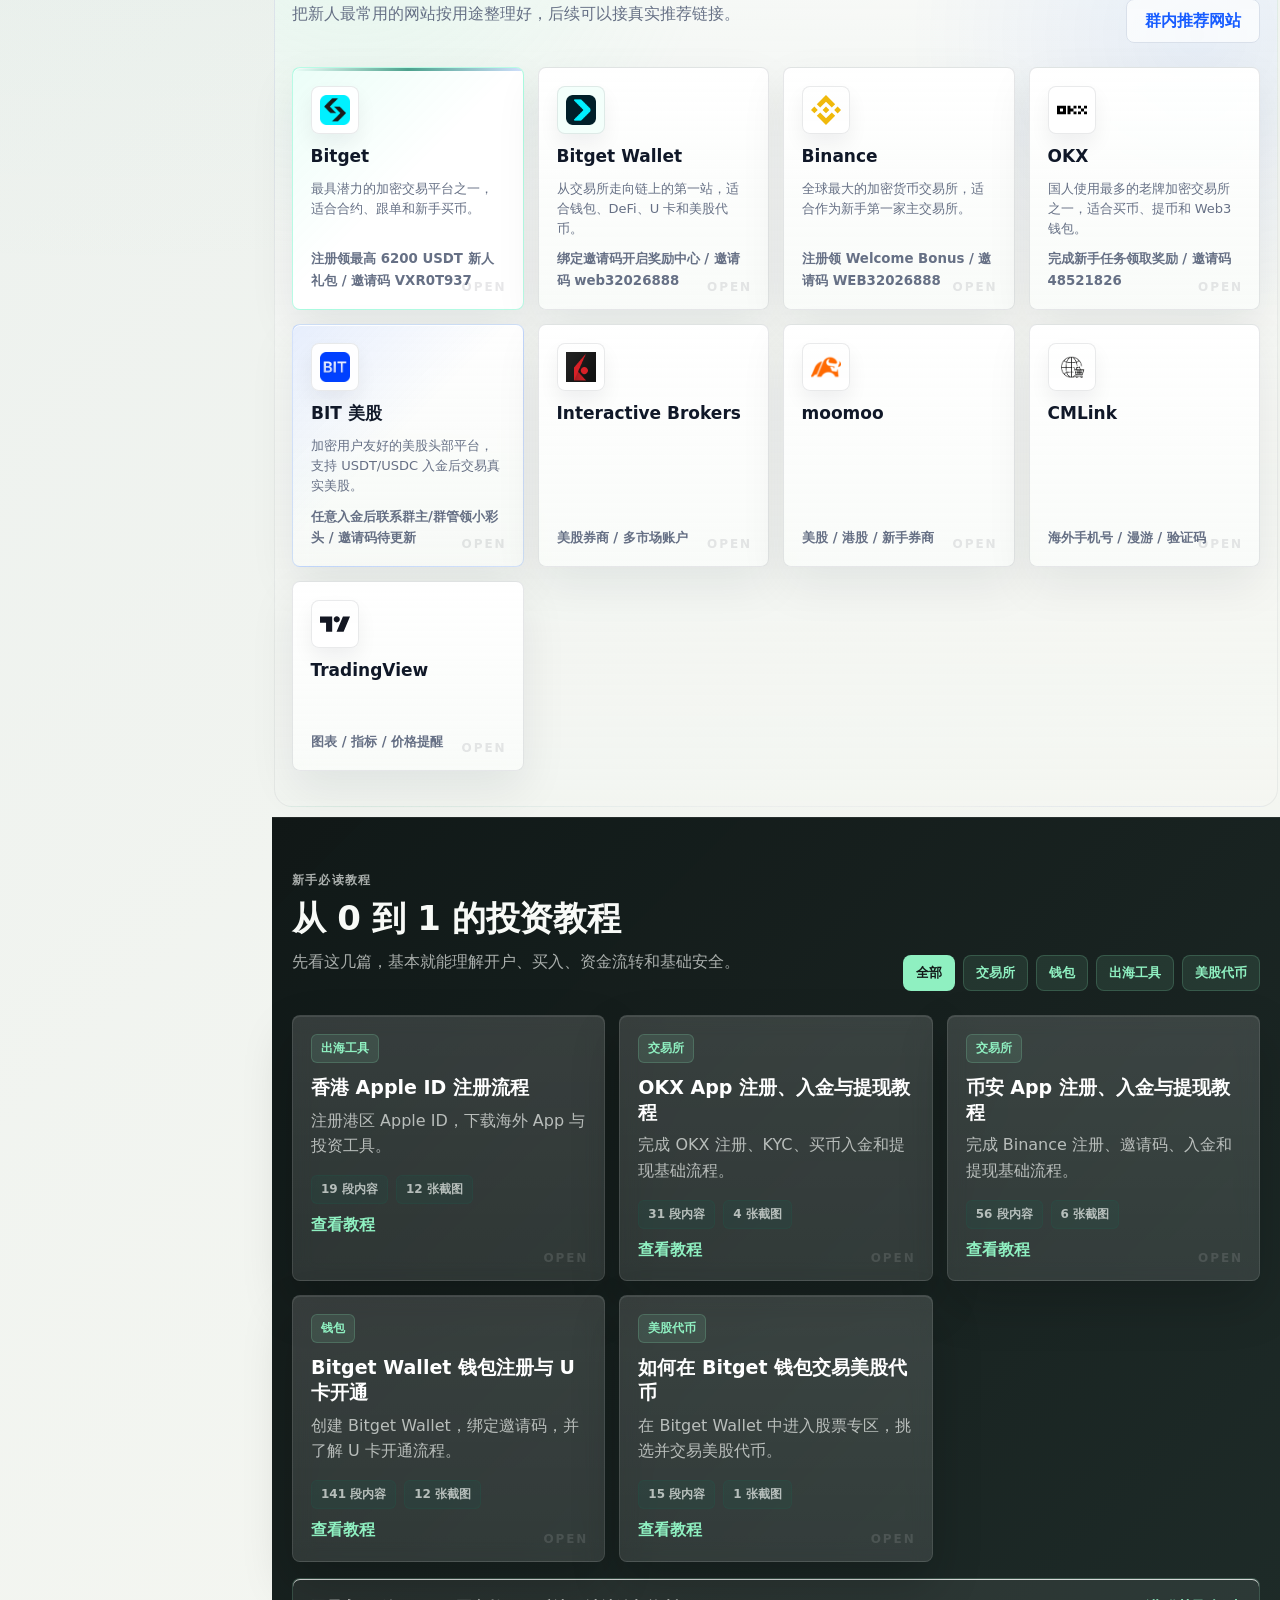
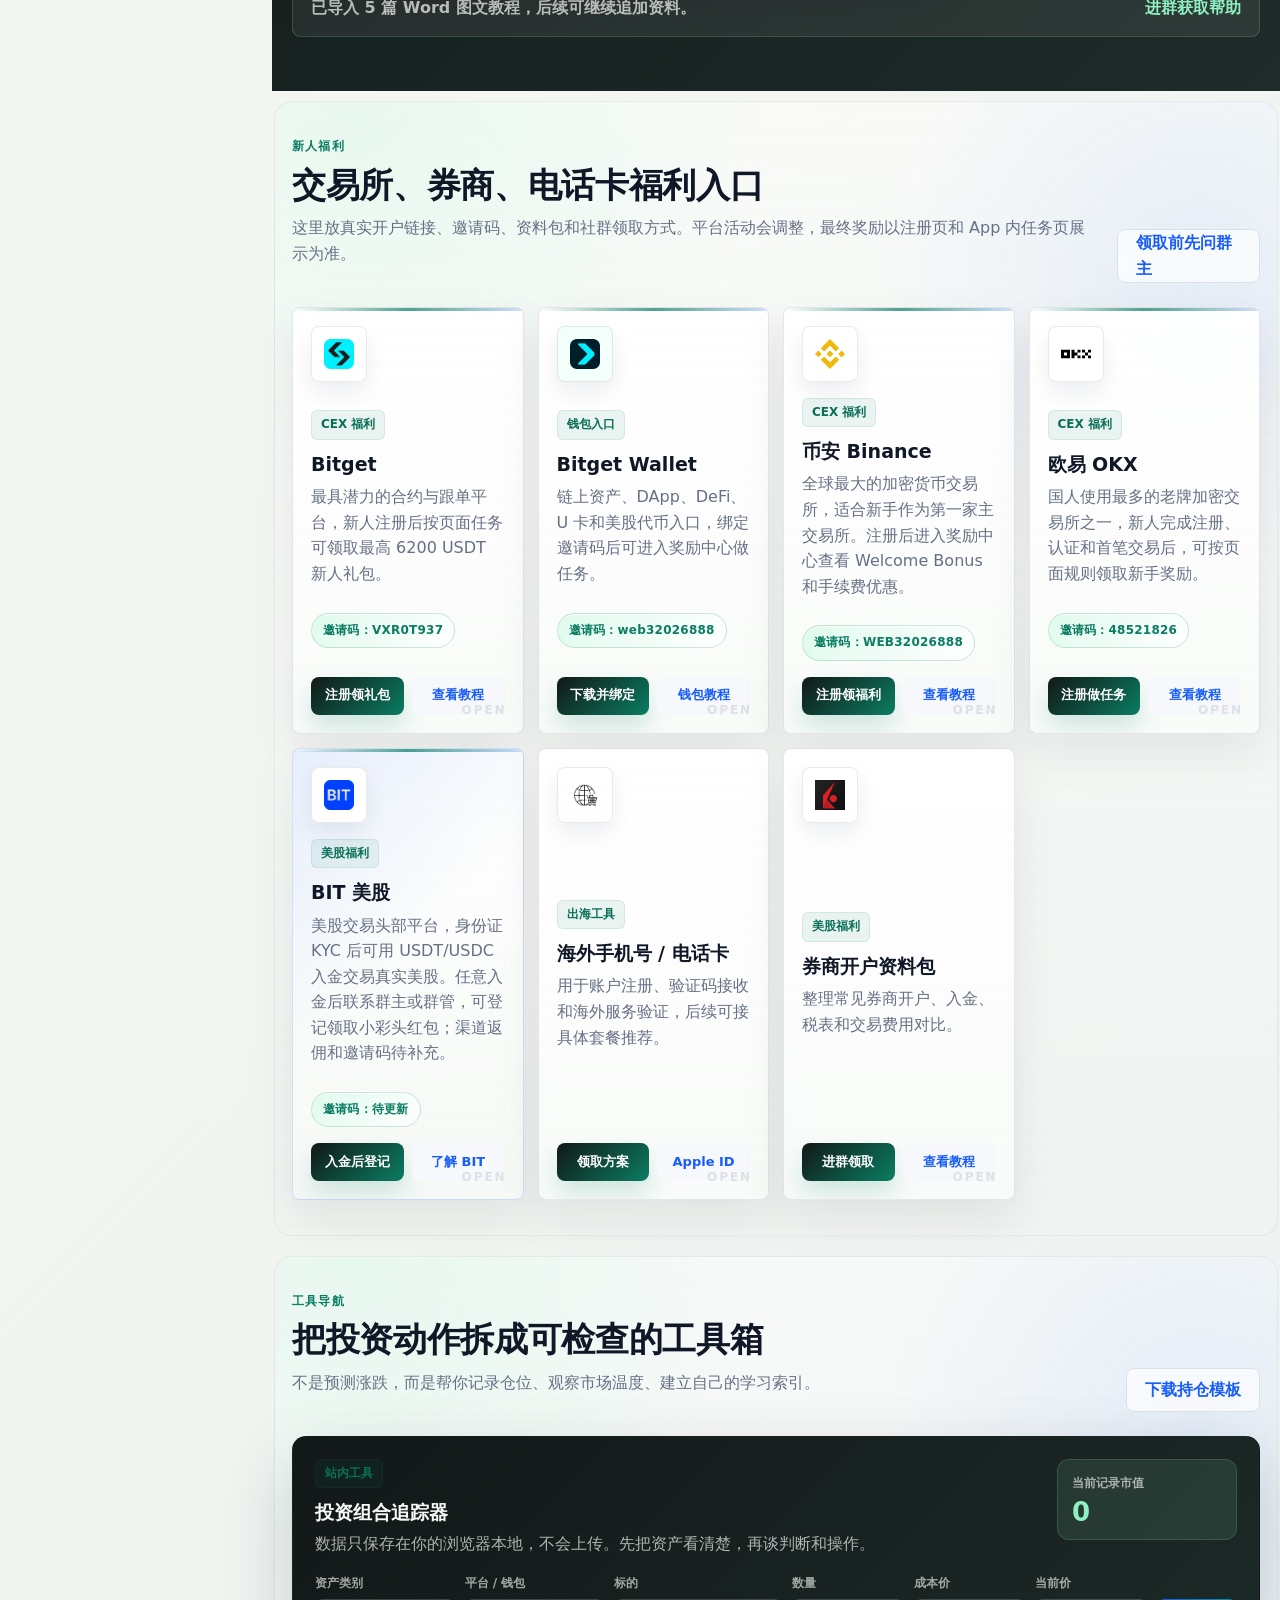
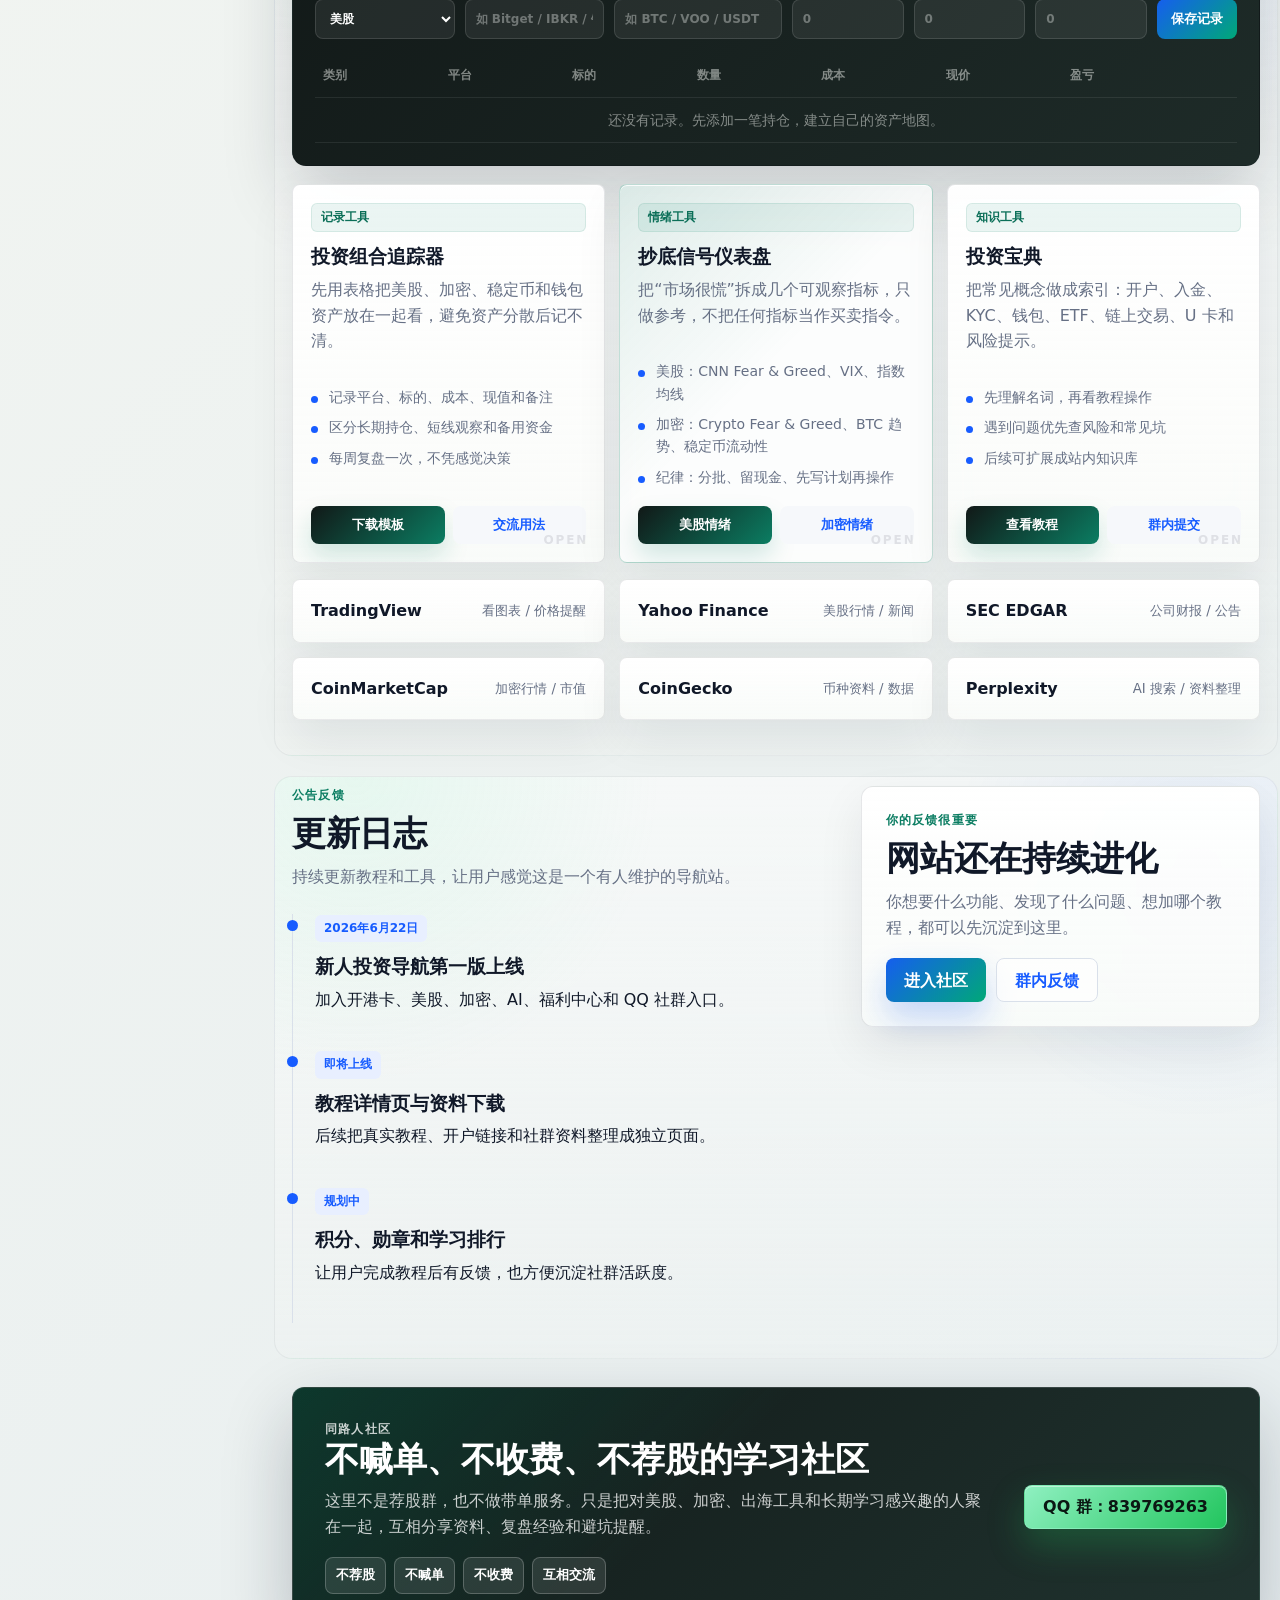
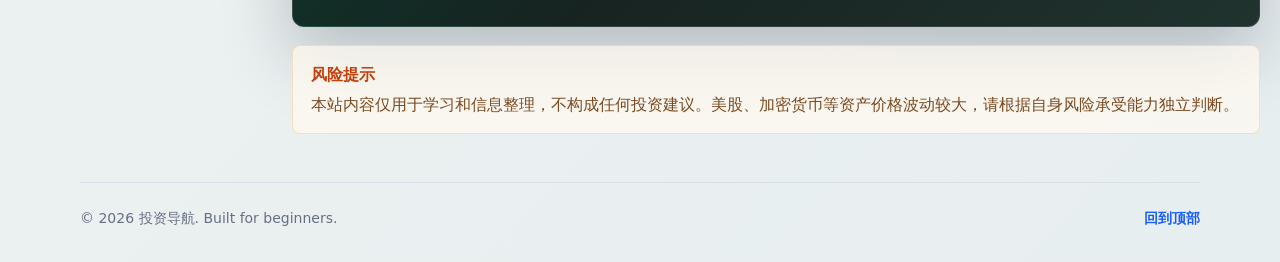
==== commit 2ab9ee63: "Publish premium investment navigation site" ====
--- a/index.html
+++ b/index.html
@@ -8,7 +8,7 @@
       name="description"
       content="面向投资小白的一站式导航，覆盖港卡、美股、加密货币、出入金、AI 工具和新人福利。"
     />
-    <link rel="stylesheet" href="styles.css" />
+    <link rel="stylesheet" href="styles.css?v=20260623-premium-4" />
   </head>
   <body>
     <aside class="sidebar" aria-label="主导航">
@@ -28,7 +28,6 @@
       <div class="side-group">
         <p>主页</p>
         <a class="active" href="#top">首页</a>
-        <a class="alpha-link" href="#alpha">前沿 Alpha <b>PRO</b></a>
         <a href="#paths">新手入口</a>
         <a href="#benefits">新人福利 <b>NEW</b></a>
       </div>
@@ -51,7 +50,7 @@
       <div class="side-group">
         <p>设置</p>
         <a href="#updates">公告反馈</a>
-        <a href="#community">交流群</a>
+        <a href="#community">同路人社区</a>
       </div>
     </aside>
 
@@ -78,46 +77,70 @@
           <a href="#tutorials">教程</a>
           <a href="#benefits">福利</a>
           <a href="#tools">工具</a>
-          <a href="#community">社群</a>
+          <a href="#community">社区</a>
         </div>
       </nav>
     </header>
 
     <main id="top">
       <section class="hero">
-        <div class="hero-content">
-          <p class="eyebrow">投资导航</p>
-          <h1>美股 & 加密货币投资一站式导航</h1>
-          <p class="hero-copy">
-            给第一次接触投资的小白准备：开港卡、炒美股、买币、出入金、学 AI，看完路线就能开始。
-          </p>
-
-          <div class="hero-actions">
-            <a class="button primary" href="#paths">我想开始投资</a>
-            <a class="button secondary" href="#tutorials">先看新手教程</a>
-          </div>
-
-          <div class="quick-stats" aria-label="网站内容概览">
-            <div>
-              <strong>6</strong>
-              <span>新手路线</span>
-            </div>
-            <div>
-              <strong>20+</strong>
-              <span>精选资源</span>
-            </div>
-            <div>
-              <strong>QQ</strong>
-              <span>新手社群</span>
-            </div>
-          </div>
-
-          <div class="hero-shortcuts" aria-label="快捷入口">
-            <a href="#websites">投资网站导航</a>
-            <a href="#tutorials">从 0 到 1 教程</a>
-            <a href="#tools">免费投资工具</a>
-            <a href="#benefits">新人福利领取</a>
-          </div>
+        <div class="hero-shell">
+          <div class="hero-main">
+            <div class="hero-kicker">
+              <span>普通人的财富之路</span>
+              <strong>QQ 群 839769263</strong>
+            </div>
+            <h1>从第一个账户开始，迈入长期财富自由之路</h1>
+            <p class="hero-copy">
+              像长期主义者一样先建立认知、账户、现金流和风险边界。这里把港卡、美股、加密、钱包、电话卡和教程整理成一条可执行路线。
+            </p>
+
+            <div class="hero-search" role="search" aria-label="教程和平台搜索">
+              <span>搜索 Bitget、钱包、港卡、美股、电话卡教程</span>
+              <kbd>/</kbd>
+            </div>
+
+            <div class="hero-actions">
+              <a class="button primary" href="#benefits">领取新人福利</a>
+              <a class="button secondary" href="#tutorials">查看新手教程</a>
+            </div>
+
+            <div class="hero-shortcuts" aria-label="快捷入口">
+              <a href="#websites"><span>01</span>平台导航</a>
+              <a href="#paths"><span>02</span>新手路线</a>
+              <a href="#tutorials"><span>03</span>图文教程</a>
+              <a href="#community"><span>04</span>社群答疑</a>
+            </div>
+          </div>
+
+          <aside class="hero-board" aria-label="热门平台入口">
+            <div class="board-header">
+              <span>本周主推入口</span>
+              <strong>Beginner Picks</strong>
+            </div>
+            <div class="board-list">
+              <a href="https://www.bit.com/zh/us-stocks" target="_blank" rel="noreferrer">
+                <img src="assets/logos/bit.png" alt="BIT logo" />
+                <span><strong>BIT 美股</strong><small>稳定币直投真实美股 · 邀请码待更新</small></span>
+              </a>
+              <a href="https://share.glassgs.com/u/VXR0T937" target="_blank" rel="noreferrer">
+                <img src="assets/logos/bitget.png" alt="Bitget logo" />
+                <span><strong>Bitget</strong><small>最具潜力的合约与跟单平台 · 最高 6200 USDT 新人礼包</small></span>
+              </a>
+              <a href="https://web3.bgw.live/share/2nBYei?inviteCode=web32026888" target="_blank" rel="noreferrer">
+                <img src="assets/logos/bitget-wallet.png" alt="Bitget Wallet logo" />
+                <span><strong>Bitget Wallet</strong><small>链上钱包与 U 卡入口 · 绑定邀请码开始领任务奖励</small></span>
+              </a>
+              <a href="#community">
+                <img src="assets/logos/cmlink.png" alt="CMLink logo" />
+                <span><strong>海外手机号</strong><small>注册验证与套餐方案</small></span>
+              </a>
+            </div>
+            <div class="board-note">
+              <span>资料状态</span>
+              <strong>5 篇图文教程已导入</strong>
+            </div>
+          </aside>
         </div>
       </section>
 
@@ -175,49 +198,77 @@
             <h2>精选投资网站聚合</h2>
             <p>把新人最常用的网站按用途整理好，后续可以接真实推荐链接。</p>
           </div>
-          <a class="button secondary" href="#community">提交网站推荐</a>
+          <a class="button secondary" href="https://qm.qq.com/q/839769263" target="_blank" rel="noreferrer">群内推荐网站</a>
         </div>
 
         <div class="website-grid">
-          <a class="website-card hot" href="#tutorials">
-            <span class="mini-icon">券</span>
-            <strong>美股券商</strong>
-            <small>开户、入金、佣金对比</small>
-          </a>
-          <a class="website-card" href="#benefits">
-            <span class="mini-icon">币</span>
-            <strong>加密交易所</strong>
-            <small>注册、KYC、现货买币</small>
-          </a>
-          <a class="website-card" href="#tutorials">
-            <span class="mini-icon">卡</span>
-            <strong>港卡开户</strong>
-            <small>材料准备、预约、注意事项</small>
-          </a>
-          <a class="website-card" href="#benefits">
-            <span class="mini-icon">号</span>
-            <strong>海外手机号</strong>
-            <small>账号验证、出海工具链</small>
-          </a>
-          <a class="website-card" href="#tools">
-            <span class="mini-icon">数</span>
-            <strong>行情数据</strong>
-            <small>美股、ETF、加密市场</small>
-          </a>
-          <a class="website-card" href="#tools">
-            <span class="mini-icon">图</span>
-            <strong>图表分析</strong>
-            <small>K 线、指标、价格提醒</small>
-          </a>
-          <a class="website-card" href="#tools">
-            <span class="mini-icon">AI</span>
-            <strong>AI 工具</strong>
-            <small>摘要、学习笔记、研究</small>
-          </a>
-          <a class="website-card pro" href="#alpha">
-            <span class="mini-icon">A</span>
-            <strong>前沿 Alpha</strong>
-            <small>高级信息流、机会追踪</small>
+          <a class="website-card hot" href="https://share.glassgs.com/u/VXR0T937" target="_blank" rel="noreferrer">
+            <span class="logo-shell">
+              <img src="assets/logos/bitget.png" alt="Bitget logo" />
+            </span>
+            <strong>Bitget</strong>
+            <p>最具潜力的加密交易平台之一，适合合约、跟单和新手买币。</p>
+            <small>注册领最高 6200 USDT 新人礼包 / 邀请码 VXR0T937</small>
+          </a>
+          <a class="website-card" href="https://web3.bgw.live/share/2nBYei?inviteCode=web32026888" target="_blank" rel="noreferrer">
+            <span class="logo-shell wallet-logo">
+              <img src="assets/logos/bitget-wallet.png" alt="Bitget Wallet logo" />
+            </span>
+            <strong>Bitget Wallet</strong>
+            <p>从交易所走向链上的第一站，适合钱包、DeFi、U 卡和美股代币。</p>
+            <small>绑定邀请码开启奖励中心 / 邀请码 web32026888</small>
+          </a>
+          <a class="website-card" href="https://www.bsmkweb.cc/activity/trading-competition/ref-tournament-july?ref=WEB32026888" target="_blank" rel="noreferrer">
+            <span class="logo-shell">
+              <img src="assets/logos/binance.svg" alt="Binance logo" />
+            </span>
+            <strong>Binance</strong>
+            <p>全球最大的加密货币交易所，适合作为新手第一家主交易所。</p>
+            <small>注册领 Welcome Bonus / 邀请码 WEB32026888</small>
+          </a>
+          <a class="website-card" href="https://www.czxrqvgwpkf.org/join/48521826" target="_blank" rel="noreferrer">
+            <span class="logo-shell dark-logo">
+              <img src="assets/logos/okx.svg" alt="OKX logo" />
+            </span>
+            <strong>OKX</strong>
+            <p>国人使用最多的老牌加密交易所之一，适合买币、提币和 Web3 钱包。</p>
+            <small>完成新手任务领取奖励 / 邀请码 48521826</small>
+          </a>
+          <a class="website-card" href="https://www.bit.com/zh/us-stocks" target="_blank" rel="noreferrer">
+            <span class="logo-shell">
+              <img src="assets/logos/bit.png" alt="BIT logo" />
+            </span>
+            <strong>BIT 美股</strong>
+            <p>加密用户友好的美股头部平台，支持 USDT/USDC 入金后交易真实美股。</p>
+            <small>任意入金后联系群主/群管领小彩头 / 邀请码待更新</small>
+          </a>
+          <a class="website-card" href="https://www.interactivebrokers.com/" target="_blank" rel="noreferrer">
+            <span class="logo-shell">
+              <img src="assets/logos/interactive-brokers.png" alt="Interactive Brokers logo" />
+            </span>
+            <strong>Interactive Brokers</strong>
+            <small>美股券商 / 多市场账户</small>
+          </a>
+          <a class="website-card" href="https://www.moomoo.com/" target="_blank" rel="noreferrer">
+            <span class="logo-shell">
+              <img src="assets/logos/moomoo.png" alt="moomoo logo" />
+            </span>
+            <strong>moomoo</strong>
+            <small>美股 / 港股 / 新手券商</small>
+          </a>
+          <a class="website-card" href="https://www.cmlink.com/" target="_blank" rel="noreferrer">
+            <span class="logo-shell">
+              <img src="assets/logos/cmlink.png" alt="CMLink logo" />
+            </span>
+            <strong>CMLink</strong>
+            <small>海外手机号 / 漫游 / 验证码</small>
+          </a>
+          <a class="website-card" href="https://www.tradingview.com/" target="_blank" rel="noreferrer">
+            <span class="logo-shell">
+              <img src="assets/logos/tradingview.svg" alt="TradingView logo" />
+            </span>
+            <strong>TradingView</strong>
+            <small>图表 / 指标 / 价格提醒</small>
           </a>
         </div>
       </section>
@@ -231,58 +282,54 @@
           </div>
           <div class="filter-bar" aria-label="教程筛选">
             <button class="filter active" type="button" data-filter="all">全部</button>
-            <button class="filter" type="button" data-filter="us">美股</button>
-            <button class="filter" type="button" data-filter="crypto">加密</button>
-            <button class="filter" type="button" data-filter="card">港卡</button>
-            <button class="filter" type="button" data-filter="ai">AI</button>
+            <button class="filter" type="button" data-filter="exchange">交易所</button>
+            <button class="filter" type="button" data-filter="wallet">钱包</button>
+            <button class="filter" type="button" data-filter="tools">出海工具</button>
+            <button class="filter" type="button" data-filter="stocks">美股代币</button>
           </div>
         </div>
 
         <div class="tutorial-grid featured-tutorials">
-          <article class="tutorial-card tutorial-large" data-category="card">
-            <span class="tag">港卡</span>
-            <h3>香港银行卡从 0 到 1</h3>
-            <p>开户准备、常见材料、资金流转和新手容易踩的坑。</p>
-            <div class="meta"><span>12 分钟阅读</span><span>3,700+ 人已学习</span></div>
-            <a href="#community">进群获取资料</a>
-          </article>
-          <article class="tutorial-card tutorial-large" data-category="us">
-            <span class="tag">美股</span>
-            <h3>美股券商开户与入金</h3>
-            <p>如何选择券商、完成身份验证、理解交易时间和基础费用。</p>
-            <div class="meta"><span>10 分钟阅读</span><span>4,800+ 人已学习</span></div>
-            <a href="#community">进群获取资料</a>
-          </article>
-          <article class="tutorial-card tutorial-large" data-category="crypto">
-            <span class="tag">加密</span>
-            <h3>交易所注册与买币流程</h3>
-            <p>从注册、KYC、买 USDT 到现货交易的基础流程。</p>
-            <div class="meta"><span>15 分钟阅读</span><span>新手必看</span></div>
-            <a href="#community">进群获取资料</a>
-          </article>
-          <article class="tutorial-card" data-category="crypto">
-            <span class="tag">安全</span>
-            <h3>钱包与防诈骗基础</h3>
-            <p>助记词、授权、钓鱼链接、假客服和常见安全红线。</p>
-            <a href="#community">进群获取资料</a>
-          </article>
-          <article class="tutorial-card" data-category="ai">
-            <span class="tag">AI</span>
-            <h3>用 AI 做投资学习笔记</h3>
-            <p>把长文章、视频和公告整理成可复习的学习卡片。</p>
-            <a href="#community">进群获取资料</a>
-          </article>
-          <article class="tutorial-card" data-category="us">
-            <span class="tag">ETF</span>
-            <h3>ETF 定投入门</h3>
-            <p>认识指数基金、定投节奏、风险分散和长期持有思路。</p>
-            <a href="#community">进群获取资料</a>
+          <article class="tutorial-card tutorial-large" data-category="tools">
+            <span class="tag">出海工具</span>
+            <h3>香港 Apple ID 注册流程</h3>
+            <p>注册港区 Apple ID，下载海外 App 与投资工具。</p>
+            <div class="meta"><span>19 段内容</span><span>12 张截图</span></div>
+            <a href="tutorials/hong-kong-apple-id.html">查看教程</a>
+          </article>
+          <article class="tutorial-card tutorial-large" data-category="exchange">
+            <span class="tag">交易所</span>
+            <h3>OKX App 注册、入金与提现教程</h3>
+            <p>完成 OKX 注册、KYC、买币入金和提现基础流程。</p>
+            <div class="meta"><span>31 段内容</span><span>4 张截图</span></div>
+            <a href="tutorials/okx-app-register-deposit-withdraw.html">查看教程</a>
+          </article>
+          <article class="tutorial-card tutorial-large" data-category="exchange">
+            <span class="tag">交易所</span>
+            <h3>币安 App 注册、入金与提现教程</h3>
+            <p>完成 Binance 注册、邀请码、入金和提现基础流程。</p>
+            <div class="meta"><span>56 段内容</span><span>6 张截图</span></div>
+            <a href="tutorials/binance-app-register-deposit-withdraw.html">查看教程</a>
+          </article>
+          <article class="tutorial-card tutorial-large" data-category="wallet">
+            <span class="tag">钱包</span>
+            <h3>Bitget Wallet 钱包注册与 U 卡开通</h3>
+            <p>创建 Bitget Wallet，绑定邀请码，并了解 U 卡开通流程。</p>
+            <div class="meta"><span>141 段内容</span><span>12 张截图</span></div>
+            <a href="tutorials/bitget-wallet-register-ucard.html">查看教程</a>
+          </article>
+          <article class="tutorial-card" data-category="stocks">
+            <span class="tag">美股代币</span>
+            <h3>如何在 Bitget 钱包交易美股代币</h3>
+            <p>在 Bitget Wallet 中进入股票专区，挑选并交易美股代币。</p>
+            <div class="meta"><span>15 段内容</span><span>1 张截图</span></div>
+            <a href="tutorials/bitget-wallet-stock-token.html">查看教程</a>
           </article>
         </div>
 
         <div class="learning-strip">
-          <span>已有 3,520 位同学在这里学习投资</span>
-          <a href="#community">查看学习排行</a>
+          <span>已导入 5 篇 Word 图文教程，后续可继续追加资料。</span>
+          <a href="#community">进群获取帮助</a>
         </div>
       </section>
 
@@ -291,50 +338,105 @@
           <div>
             <p class="eyebrow">新人福利</p>
             <h2>交易所、券商、电话卡福利入口</h2>
-            <p>这里放真实开户链接、邀请码、资料包和社群领取方式。</p>
+            <p>这里放真实开户链接、邀请码、资料包和社群领取方式。平台活动会调整，最终奖励以注册页和 App 内任务页展示为准。</p>
           </div>
           <a class="button secondary" href="#community">领取前先问群主</a>
         </div>
 
         <div class="benefit-grid">
           <article class="benefit-card">
-            <div class="benefit-logo binance">B</div>
+            <div class="benefit-logo brand-logo">
+              <img src="assets/logos/bitget.png" alt="Bitget logo" />
+            </div>
+            <div>
+              <span class="tag">CEX 福利</span>
+              <h3>Bitget</h3>
+              <p>最具潜力的合约与跟单平台，新人注册后按页面任务可领取最高 6200 USDT 新人礼包。</p>
+              <span class="invite-code">邀请码：VXR0T937</span>
+            </div>
+            <div class="card-actions">
+              <a href="https://share.glassgs.com/u/VXR0T937" target="_blank" rel="noreferrer">注册领礼包</a>
+              <a href="tutorials/bitget-wallet-stock-token.html">查看教程</a>
+            </div>
+          </article>
+          <article class="benefit-card">
+            <div class="benefit-logo brand-logo wallet-logo">
+              <img src="assets/logos/bitget-wallet.png" alt="Bitget Wallet logo" />
+            </div>
+            <div>
+              <span class="tag">钱包入口</span>
+              <h3>Bitget Wallet</h3>
+              <p>链上资产、DApp、DeFi、U 卡和美股代币入口，绑定邀请码后可进入奖励中心做任务。</p>
+              <span class="invite-code">邀请码：web32026888</span>
+            </div>
+            <div class="card-actions">
+              <a href="https://web3.bgw.live/share/2nBYei?inviteCode=web32026888" target="_blank" rel="noreferrer">下载并绑定</a>
+              <a href="tutorials/bitget-wallet-register-ucard.html">钱包教程</a>
+            </div>
+          </article>
+          <article class="benefit-card">
+            <div class="benefit-logo brand-logo">
+              <img src="assets/logos/binance.svg" alt="Binance logo" />
+            </div>
             <div>
               <span class="tag">CEX 福利</span>
               <h3>币安 Binance</h3>
-              <p>主流加密货币交易所，适合新手了解现货买币和基础交易。</p>
+              <p>全球最大的加密货币交易所，适合新手作为第一家主交易所。注册后进入奖励中心查看 Welcome Bonus 和手续费优惠。</p>
+              <span class="invite-code">邀请码：WEB32026888</span>
             </div>
             <div class="card-actions">
-              <a href="#community">立即领取</a>
-              <a href="#tutorials">查看教程</a>
+              <a href="https://www.bsmkweb.cc/activity/trading-competition/ref-tournament-july?ref=WEB32026888" target="_blank" rel="noreferrer">注册领福利</a>
+              <a href="tutorials/binance-app-register-deposit-withdraw.html">查看教程</a>
             </div>
           </article>
           <article class="benefit-card">
-            <div class="benefit-logo okx">O</div>
+            <div class="benefit-logo brand-logo dark-logo">
+              <img src="assets/logos/okx.svg" alt="OKX logo" />
+            </div>
             <div>
               <span class="tag">CEX 福利</span>
               <h3>欧易 OKX</h3>
-              <p>常用数字资产交易平台，可搭配教程学习买币、提币和钱包安全。</p>
+              <p>国人使用最多的老牌加密交易所之一，新人完成注册、认证和首笔交易后，可按页面规则领取新手奖励。</p>
+              <span class="invite-code">邀请码：48521826</span>
             </div>
             <div class="card-actions">
-              <a href="#community">立即领取</a>
-              <a href="#tutorials">查看教程</a>
+              <a href="https://www.czxrqvgwpkf.org/join/48521826" target="_blank" rel="noreferrer">注册做任务</a>
+              <a href="tutorials/okx-app-register-deposit-withdraw.html">查看教程</a>
             </div>
           </article>
           <article class="benefit-card">
-            <div class="benefit-logo phone">SIM</div>
+            <div class="benefit-logo brand-logo">
+              <img src="assets/logos/bit.png" alt="BIT logo" />
+            </div>
+            <div>
+              <span class="tag">美股福利</span>
+              <h3>BIT 美股</h3>
+              <p>美股交易头部平台，身份证 KYC 后可用 USDT/USDC 入金交易真实美股。任意入金后联系群主或群管，可登记领取小彩头红包；渠道返佣和邀请码待补充。</p>
+              <span class="invite-code">邀请码：待更新</span>
+            </div>
+            <div class="card-actions">
+              <a href="#community">入金后登记</a>
+              <a href="https://www.bit.com/zh/us-stocks" target="_blank" rel="noreferrer">了解 BIT</a>
+            </div>
+          </article>
+          <article class="benefit-card">
+            <div class="benefit-logo brand-logo">
+              <img src="assets/logos/cmlink.png" alt="CMLink logo" />
+            </div>
             <div>
               <span class="tag">出海工具</span>
-              <h3>海外手机号</h3>
-              <p>用于账户注册、验证码接收和海外服务验证。</p>
+              <h3>海外手机号 / 电话卡</h3>
+              <p>用于账户注册、验证码接收和海外服务验证，后续可接具体套餐推荐。</p>
             </div>
             <div class="card-actions">
               <a href="#community">领取方案</a>
-              <a href="#tutorials">查看教程</a>
+              <a href="tutorials/hong-kong-apple-id.html">Apple ID</a>
             </div>
           </article>
           <article class="benefit-card">
-            <div class="benefit-logo broker">US</div>
+            <div class="benefit-logo brand-logo">
+              <img src="assets/logos/interactive-brokers.png" alt="Interactive Brokers logo" />
+            </div>
             <div>
               <span class="tag">美股福利</span>
               <h3>券商开户资料包</h3>
@@ -348,43 +450,128 @@
         </div>
       </section>
 
-      <section class="section alpha-section" id="alpha">
-        <div class="alpha-card">
+      <section class="section" id="tools">
+        <div class="section-heading row">
           <div>
-            <p class="eyebrow">前沿 Alpha</p>
-            <h2>高级信息区</h2>
-            <p>这里可以放付费社群内容、市场机会、热点解读、工具权限和资料包入口。</p>
-          </div>
-          <div class="alpha-metrics">
-            <span><strong>PRO</strong>专属栏目</span>
-            <span><strong>24h</strong>机会追踪</span>
-            <span><strong>QQ</strong>社群答疑</span>
-          </div>
-        </div>
-      </section>
-
-      <section class="section" id="tools">
-        <div class="section-heading">
-          <p class="eyebrow">工具导航</p>
-          <h2>新手必用投资工具</h2>
-          <p>先给你一套免费、常用、够小白上手的工具入口。</p>
+            <p class="eyebrow">工具导航</p>
+            <h2>把投资动作拆成可检查的工具箱</h2>
+            <p>不是预测涨跌，而是帮你记录仓位、观察市场温度、建立自己的学习索引。</p>
+          </div>
+          <a class="button secondary" href="assets/templates/portfolio-tracker.csv" download>下载持仓模板</a>
+        </div>
+
+        <div class="portfolio-panel" id="portfolio-tracker">
+          <div class="portfolio-head">
+            <div>
+              <span class="tag">站内工具</span>
+              <h3>投资组合追踪器</h3>
+              <p>数据只保存在你的浏览器本地，不会上传。先把资产看清楚，再谈判断和操作。</p>
+            </div>
+            <div class="portfolio-total">
+              <span>当前记录市值</span>
+              <strong data-portfolio-total>0</strong>
+            </div>
+          </div>
+
+          <form class="portfolio-form" id="portfolio-form">
+            <label>
+              资产类别
+              <select name="type">
+                <option>美股</option>
+                <option>加密</option>
+                <option>稳定币</option>
+                <option>现金</option>
+                <option>其他</option>
+              </select>
+            </label>
+            <label>
+              平台 / 钱包
+              <input name="platform" type="text" placeholder="如 Bitget / IBKR / 钱包" />
+            </label>
+            <label>
+              标的
+              <input name="asset" type="text" placeholder="如 BTC / VOO / USDT" required />
+            </label>
+            <label>
+              数量
+              <input name="quantity" type="number" step="any" min="0" placeholder="0" />
+            </label>
+            <label>
+              成本价
+              <input name="cost" type="number" step="any" min="0" placeholder="0" />
+            </label>
+            <label>
+              当前价
+              <input name="price" type="number" step="any" min="0" placeholder="0" />
+            </label>
+            <button type="button" id="portfolio-save">保存记录</button>
+          </form>
+
+          <div class="portfolio-table-wrap">
+            <table class="portfolio-table">
+              <thead>
+                <tr>
+                  <th>类别</th>
+                  <th>平台</th>
+                  <th>标的</th>
+                  <th>数量</th>
+                  <th>成本</th>
+                  <th>现价</th>
+                  <th>盈亏</th>
+                  <th></th>
+                </tr>
+              </thead>
+              <tbody id="portfolio-rows">
+                <tr class="empty-row">
+                  <td colspan="8">还没有记录。先添加一笔持仓，建立自己的资产地图。</td>
+                </tr>
+              </tbody>
+            </table>
+          </div>
         </div>
 
         <div class="tool-feature-grid">
-          <article>
-            <span class="tag">免费工具</span>
+          <article class="tool-feature-card">
+            <span class="tag">记录工具</span>
             <h3>投资组合追踪器</h3>
-            <p>记录美股、港股、加密持仓，查看资产配比和盈亏变化。</p>
-          </article>
-          <article>
-            <span class="tag">免费工具</span>
+            <p>先用表格把美股、加密、稳定币和钱包资产放在一起看，避免资产分散后记不清。</p>
+            <ul class="tool-points">
+              <li>记录平台、标的、成本、现值和备注</li>
+              <li>区分长期持仓、短线观察和备用资金</li>
+              <li>每周复盘一次，不凭感觉决策</li>
+            </ul>
+            <div class="tool-actions">
+              <a href="assets/templates/portfolio-tracker.csv" download>下载模板</a>
+              <a href="#community">交流用法</a>
+            </div>
+          </article>
+          <article class="tool-feature-card featured">
+            <span class="tag">情绪工具</span>
             <h3>抄底信号仪表盘</h3>
-            <p>用恐惧贪婪指数、VIX、RSI 等指标辅助判断市场情绪。</p>
-          </article>
-          <article>
+            <p>把“市场很慌”拆成几个可观察指标，只做参考，不把任何指标当作买卖指令。</p>
+            <ul class="tool-points">
+              <li>美股：CNN Fear & Greed、VIX、指数均线</li>
+              <li>加密：Crypto Fear & Greed、BTC 趋势、稳定币流动性</li>
+              <li>纪律：分批、留现金、先写计划再操作</li>
+            </ul>
+            <div class="tool-actions">
+              <a href="https://www.cnn.com/markets/fear-and-greed" target="_blank" rel="noreferrer">美股情绪</a>
+              <a href="https://alternative.me/crypto/fear-and-greed-index/" target="_blank" rel="noreferrer">加密情绪</a>
+            </div>
+          </article>
+          <article class="tool-feature-card">
             <span class="tag">知识工具</span>
             <h3>投资宝典</h3>
-            <p>把复杂概念拆成词条、产业链和专题，新手可以按图索骥。</p>
+            <p>把常见概念做成索引：开户、入金、KYC、钱包、ETF、链上交易、U 卡和风险提示。</p>
+            <ul class="tool-points">
+              <li>先理解名词，再看教程操作</li>
+              <li>遇到问题优先查风险和常见坑</li>
+              <li>后续可扩展成站内知识库</li>
+            </ul>
+            <div class="tool-actions">
+              <a href="#tutorials">查看教程</a>
+              <a href="https://qm.qq.com/q/839769263" target="_blank" rel="noreferrer">群内提交</a>
+            </div>
           </article>
         </div>
 
@@ -448,8 +635,8 @@
             <h2>网站还在持续进化</h2>
             <p>你想要什么功能、发现了什么问题、想加哪个教程，都可以先沉淀到这里。</p>
             <div class="feedback-actions">
-              <a class="button primary" href="#community">加入交流群</a>
-              <a class="button secondary" href="#community">提交反馈</a>
+              <a class="button primary" href="#community">进入社区</a>
+              <a class="button secondary" href="https://qm.qq.com/q/839769263" target="_blank" rel="noreferrer">群内反馈</a>
             </div>
           </aside>
         </div>
@@ -457,13 +644,19 @@
 
       <section class="community" id="community">
         <div>
-          <p class="eyebrow">交流群</p>
-          <h2>加入新手 QQ 交流群</h2>
+          <p class="eyebrow">同路人社区</p>
+          <h2>不喊单、不收费、不荐股的学习社区</h2>
           <p>
-            教程看不懂、开户卡住、工具不会用，都可以进群交流。你把 QQ 群号或链接发我，我会换成真实入口。
+            这里不是荐股群，也不做带单服务。只是把对美股、加密、出海工具和长期学习感兴趣的人聚在一起，互相分享资料、复盘经验和避坑提醒。
           </p>
-        </div>
-        <a class="button primary light" href="javascript:void(0)">QQ群：待填写</a>
+          <div class="community-rules" aria-label="社群原则">
+            <span>不荐股</span>
+            <span>不喊单</span>
+            <span>不收费</span>
+            <span>互相交流</span>
+          </div>
+        </div>
+        <a class="button primary light" href="https://qm.qq.com/q/839769263" target="_blank" rel="noreferrer">QQ 群：839769263</a>
       </section>
 
       <section class="risk-note" aria-label="风险提示">
@@ -479,6 +672,6 @@
       <a href="#top">回到顶部</a>
     </footer>
 
-    <script src="script.js"></script>
+    <script src="script.js?v=20260623-tracker"></script>
   </body>
 </html>
--- a/styles.css
+++ b/styles.css
@@ -1,24 +1,26 @@
 :root {
   color-scheme: light;
-  --bg: #f6f7fb;
+  --bg: #eef3f8;
   --sidebar: #ffffff;
   --surface: #ffffff;
-  --surface-soft: #f1f4f8;
-  --text: #172033;
-  --muted: #6b7484;
-  --line: #e4e9f1;
-  --brand: #2563eb;
-  --brand-soft: #eaf1ff;
-  --green: #0f9f6e;
-  --orange: #f59e0b;
-  --purple: #7c3aed;
-  --red: #ef4444;
-  --cyan: #0891b2;
-  --gold: #c58a16;
-  --gold-soft: #fff7df;
-  --radius: 16px;
-  --shadow: 0 10px 30px rgba(21, 35, 65, 0.07);
-  --shadow-hover: 0 18px 42px rgba(21, 35, 65, 0.12);
+  --surface-soft: #f6f8fb;
+  --surface-strong: #101828;
+  --text: #101828;
+  --muted: #667085;
+  --line: #d9e0ea;
+  --brand: #175cff;
+  --brand-deep: #0d3ecf;
+  --brand-soft: #e8efff;
+  --green: #0e9f6e;
+  --orange: #e98b17;
+  --purple: #6d5dfc;
+  --red: #e5484d;
+  --cyan: #0086a8;
+  --gold: #b7791f;
+  --gold-soft: #fff5dd;
+  --radius: 8px;
+  --shadow: 0 14px 36px rgba(16, 24, 40, 0.08);
+  --shadow-hover: 0 20px 48px rgba(16, 24, 40, 0.14);
 }
 
 * {
@@ -31,7 +33,9 @@
 
 body {
   margin: 0;
-  background: var(--bg);
+  background:
+    linear-gradient(180deg, #f8fbff 0%, var(--bg) 460px),
+    var(--bg);
   color: var(--text);
   font-family:
     "Inter", "PingFang SC", "Microsoft YaHei", system-ui, -apple-system,
@@ -57,9 +61,10 @@
   z-index: 30;
   width: 272px;
   border-right: 1px solid var(--line);
-  background: var(--sidebar);
+  background: rgba(255, 255, 255, 0.94);
   padding: 22px 18px;
   overflow-y: auto;
+  box-shadow: 1px 0 0 rgba(255, 255, 255, 0.7);
 }
 
 .side-brand,
@@ -74,10 +79,11 @@
   width: 40px;
   height: 40px;
   place-items: center;
-  border-radius: 12px;
-  background: linear-gradient(135deg, var(--brand), #38bdf8);
+  border-radius: var(--radius);
+  background: linear-gradient(135deg, var(--brand), #08b6a7);
   color: #fff;
   font-weight: 900;
+  box-shadow: 0 12px 24px rgba(23, 92, 255, 0.22);
 }
 
 .side-brand strong,
@@ -99,7 +105,7 @@
   justify-content: space-between;
   margin: 22px 0;
   border: 1px solid var(--line);
-  border-radius: 12px;
+  border-radius: var(--radius);
   background: var(--surface-soft);
   color: #9aa4b2;
   padding: 11px 12px;
@@ -132,7 +138,7 @@
   min-height: 40px;
   align-items: center;
   justify-content: space-between;
-  border-radius: 12px;
+  border-radius: var(--radius);
   color: var(--muted);
   padding: 0 12px;
   font-size: 14px;
@@ -143,18 +149,6 @@
 .side-group a.active {
   background: var(--brand-soft);
   color: var(--brand);
-}
-
-.side-group .alpha-link {
-  position: relative;
-  margin: 6px 0;
-  background: linear-gradient(90deg, rgba(197, 138, 22, 0.14), rgba(197, 138, 22, 0.04));
-  color: #8a5b09;
-}
-
-.side-group .alpha-link:hover {
-  background: linear-gradient(90deg, rgba(197, 138, 22, 0.22), rgba(197, 138, 22, 0.08));
-  color: #7a4a00;
 }
 
 .side-group b {
@@ -165,19 +159,14 @@
   font-size: 10px;
 }
 
-.alpha-link b {
-  background: linear-gradient(135deg, #f8d97a, #c58a16);
-  color: #3b2503;
-}
-
 .site-header {
   position: sticky;
   top: 0;
   z-index: 20;
   margin-left: 272px;
   border-bottom: 1px solid rgba(228, 233, 241, 0.85);
-  background: rgba(246, 247, 251, 0.9);
-  backdrop-filter: blur(14px);
+  background: rgba(248, 251, 255, 0.82);
+  backdrop-filter: blur(18px);
 }
 
 .nav {
@@ -201,7 +190,7 @@
 }
 
 .nav-links a {
-  border-radius: 999px;
+  border-radius: var(--radius);
   color: var(--muted);
   padding: 8px 12px;
   font-size: 14px;
@@ -244,40 +233,216 @@
 }
 
 .hero {
-  padding: 42px 0 24px;
-}
-
-.hero-content {
+  padding: 98px 0 28px;
+}
+
+.hero-shell {
+  display: grid;
+  grid-template-columns: minmax(0, 1.35fr) minmax(320px, 0.65fr);
+  gap: 18px;
+}
+
+.hero-main,
+.hero-board {
   border: 1px solid var(--line);
-  border-radius: 24px;
-  background:
-    radial-gradient(circle at top right, rgba(37, 99, 235, 0.12), transparent 34%),
-    var(--surface);
+  border-radius: 12px;
+  background: var(--surface);
+  box-shadow: var(--shadow);
+}
+
+.hero-main {
+  position: relative;
+  overflow: hidden;
   padding: 34px;
-  box-shadow: var(--shadow);
+}
+
+.hero-main::before {
+  position: absolute;
+  inset: 0;
+  background:
+    linear-gradient(120deg, rgba(23, 92, 255, 0.1), transparent 34%),
+    linear-gradient(180deg, rgba(8, 182, 167, 0.08), transparent 44%);
+  content: "";
+  pointer-events: none;
+}
+
+.hero-main > * {
+  position: relative;
+}
+
+.hero-kicker {
+  display: inline-flex;
+  flex-wrap: wrap;
+  gap: 8px;
+  margin-bottom: 18px;
+}
+
+.hero-kicker span,
+.hero-kicker strong {
+  border: 1px solid var(--line);
+  border-radius: 999px;
+  background: rgba(255, 255, 255, 0.84);
+  padding: 5px 10px;
+  color: var(--muted);
+  font-size: 12px;
+  font-weight: 850;
+}
+
+.hero-kicker strong {
+  border-color: rgba(23, 92, 255, 0.18);
+  color: var(--brand);
+}
+
+.hero-search {
+  display: flex;
+  max-width: 680px;
+  align-items: center;
+  justify-content: space-between;
+  gap: 18px;
+  margin-top: 24px;
+  border: 1px solid rgba(23, 92, 255, 0.18);
+  border-radius: 10px;
+  background: rgba(255, 255, 255, 0.9);
+  color: #8a94a6;
+  padding: 13px 14px 13px 16px;
+  box-shadow: 0 12px 24px rgba(16, 24, 40, 0.05);
+}
+
+.hero-search kbd {
+  min-width: 28px;
+  border: 1px solid var(--line);
+  border-radius: 6px;
+  background: var(--surface-soft);
+  color: var(--muted);
+  padding: 1px 8px;
+  text-align: center;
+  font: inherit;
+  font-size: 12px;
 }
 
 .hero-shortcuts {
   display: grid;
   grid-template-columns: repeat(4, minmax(0, 1fr));
-  gap: 10px;
-  margin-top: 18px;
+  gap: 12px;
+  margin-top: 22px;
 }
 
 .hero-shortcuts a {
   border: 1px solid var(--line);
-  border-radius: 12px;
-  background: rgba(255, 255, 255, 0.72);
+  border-radius: var(--radius);
+  background: rgba(255, 255, 255, 0.76);
   color: var(--text);
-  padding: 12px;
+  padding: 13px;
   font-size: 14px;
   font-weight: 850;
+}
+
+.hero-shortcuts span {
+  display: block;
+  margin-bottom: 6px;
+  color: var(--brand);
+  font-size: 11px;
+  letter-spacing: 0.08em;
 }
 
 .hero-shortcuts a:hover {
   border-color: rgba(37, 99, 235, 0.35);
   color: var(--brand);
   transform: translateY(-2px);
+}
+
+.hero-board {
+  padding: 18px;
+}
+
+.board-header {
+  display: flex;
+  align-items: center;
+  justify-content: space-between;
+  gap: 12px;
+  margin-bottom: 14px;
+}
+
+.board-header span {
+  color: var(--muted);
+  font-size: 12px;
+  font-weight: 850;
+}
+
+.board-header strong {
+  color: var(--text);
+  font-size: 13px;
+}
+
+.board-list {
+  display: grid;
+  gap: 10px;
+}
+
+.board-list a {
+  display: flex;
+  align-items: center;
+  gap: 12px;
+  border: 1px solid var(--line);
+  border-radius: var(--radius);
+  background: var(--surface-soft);
+  padding: 12px;
+}
+
+.board-list a:hover {
+  border-color: rgba(23, 92, 255, 0.28);
+  background: #fff;
+}
+
+.board-list a:first-child {
+  border-color: rgba(143, 240, 193, 0.36);
+  background:
+    linear-gradient(135deg, rgba(143, 240, 193, 0.16), rgba(255, 255, 255, 0.08)),
+    rgba(255, 255, 255, 0.09);
+  box-shadow: inset 0 1px 0 rgba(255, 255, 255, 0.1);
+}
+
+.board-list img {
+  width: 34px;
+  height: 34px;
+  object-fit: contain;
+}
+
+.board-list strong,
+.board-list small {
+  display: block;
+}
+
+.board-list strong {
+  line-height: 1.2;
+}
+
+.board-list small {
+  color: var(--muted);
+  font-size: 12px;
+}
+
+.board-note {
+  margin-top: 14px;
+  border-radius: var(--radius);
+  background: var(--surface-strong);
+  color: #fff;
+  padding: 14px;
+}
+
+.board-note span,
+.board-note strong {
+  display: block;
+}
+
+.board-note span {
+  color: #98a2b3;
+  font-size: 12px;
+}
+
+.board-note strong {
+  margin-top: 4px;
+  font-size: 14px;
 }
 
 .eyebrow {
@@ -288,10 +453,10 @@
 }
 
 h1 {
-  max-width: 760px;
+  max-width: 800px;
   margin-bottom: 14px;
-  font-size: clamp(34px, 5vw, 56px);
-  line-height: 1.08;
+  font-size: clamp(34px, 4vw, 50px);
+  line-height: 1.04;
   letter-spacing: 0;
 }
 
@@ -334,16 +499,16 @@
 
 .button {
   display: inline-flex;
-  min-height: 42px;
+  min-height: 44px;
   align-items: center;
   justify-content: center;
-  border-radius: 999px;
+  border-radius: var(--radius);
   padding: 0 18px;
   font-weight: 850;
 }
 
 .button.primary {
-  background: var(--brand);
+  background: linear-gradient(135deg, var(--brand), var(--brand-deep));
   color: #fff;
   box-shadow: 0 8px 18px rgba(37, 99, 235, 0.2);
 }
@@ -385,19 +550,19 @@
 }
 
 .section {
-  padding: 42px 0;
+  padding: 46px 0;
 }
 
 .section.muted {
   width: auto;
   margin: 0;
-  padding: 48px max(20px, calc((100% - 272px - 1120px) / 2)) 48px;
-  background: var(--surface-soft);
+  padding: 54px max(20px, calc((100% - 272px - 1120px) / 2));
+  background: linear-gradient(180deg, #f8fafc, #eef3f8);
 }
 
 .section-heading {
   max-width: 680px;
-  margin-bottom: 22px;
+  margin-bottom: 24px;
 }
 
 .section-heading.row {
@@ -451,8 +616,8 @@
   border: 1px solid var(--line);
   border-radius: var(--radius);
   background: var(--surface);
-  padding: 20px;
-  box-shadow: var(--shadow);
+  padding: 18px;
+  box-shadow: 0 1px 0 rgba(16, 24, 40, 0.02);
   transition:
     transform 180ms ease,
     box-shadow 180ms ease,
@@ -465,12 +630,13 @@
 .tool-feature-grid article:hover,
 .website-card:hover {
   border-color: rgba(37, 99, 235, 0.32);
-  box-shadow: var(--shadow-hover);
-  transform: translateY(-3px);
+  box-shadow: var(--shadow);
+  transform: translateY(-2px);
 }
 
 .path-card {
-  min-height: 200px;
+  min-height: 188px;
+  border-top: 3px solid transparent;
 }
 
 .path-card a,
@@ -483,103 +649,132 @@
 
 .card-icon,
 .benefit-logo,
-.mini-icon {
+.logo-shell {
   display: grid;
   place-items: center;
-  color: #fff;
-  font-weight: 900;
 }
 
 .website-card {
-  display: grid;
-  min-height: 156px;
-  align-content: start;
-  gap: 8px;
+  display: flex;
+  min-height: 190px;
+  flex-direction: column;
+  align-items: flex-start;
+  gap: 9px;
 }
 
 .website-card strong,
+.website-card small,
+.website-card p {
+  display: block;
+}
+
+.website-card strong {
+  font-size: 17px;
+}
+
+.website-card p {
+  margin: 0;
+  color: var(--muted);
+  font-size: 13px;
+  line-height: 1.55;
+}
+
 .website-card small {
+  margin-top: auto;
+  color: var(--muted);
+  font-weight: 850;
+}
+
+.website-card.hot {
+  border-color: rgba(0, 240, 160, 0.28);
+  background:
+    linear-gradient(135deg, rgba(0, 240, 160, 0.08), transparent 48%),
+    #fff;
+}
+
+.logo-shell {
+  width: 48px;
+  height: 48px;
+  border: 1px solid var(--line);
+  border-radius: var(--radius);
+  background: #fff;
+  box-shadow: 0 10px 20px rgba(16, 24, 40, 0.06);
+}
+
+.logo-shell img,
+.benefit-logo img {
   display: block;
-}
-
-.website-card small {
-  color: var(--muted);
-}
-
-.website-card.hot {
-  border-color: rgba(239, 68, 68, 0.22);
-  background: linear-gradient(135deg, #fff, #fff5f5);
-}
-
-.website-card.pro {
-  border-color: rgba(197, 138, 22, 0.28);
-  background: linear-gradient(135deg, #fff, var(--gold-soft));
-}
-
-.mini-icon {
-  width: 42px;
-  height: 42px;
-  border-radius: 13px;
-  background: var(--brand);
-  font-size: 14px;
-}
-
-.website-card:nth-child(2) .mini-icon {
-  background: var(--orange);
-}
-
-.website-card:nth-child(3) .mini-icon {
-  background: var(--green);
-}
-
-.website-card:nth-child(4) .mini-icon {
-  background: var(--cyan);
-}
-
-.website-card:nth-child(5) .mini-icon {
-  background: var(--purple);
-}
-
-.website-card:nth-child(6) .mini-icon {
-  background: var(--red);
-}
-
-.website-card.pro .mini-icon {
-  background: linear-gradient(135deg, #f8d97a, #c58a16);
-  color: #3b2503;
+  width: 30px;
+  height: 30px;
+  object-fit: contain;
+}
+
+.logo-shell.dark-logo,
+.benefit-logo.dark-logo {
+  background: #fff;
+}
+
+.logo-shell.wallet-logo,
+.benefit-logo.wallet-logo {
+  background: #f3fffb;
 }
 
 .card-icon {
   width: 48px;
   height: 48px;
-  margin-bottom: 18px;
-  border-radius: 14px;
-}
-
-.accent-blue .card-icon,
-.benefit-logo.broker {
-  background: var(--brand);
+  margin-bottom: 16px;
+  border-radius: var(--radius);
+  color: #fff;
+  font-size: 13px;
+  font-weight: 900;
+}
+
+.accent-blue .card-icon {
+  background: linear-gradient(135deg, var(--brand), #08b6a7);
+}
+
+.accent-blue {
+  border-top-color: var(--brand);
 }
 
 .accent-green .card-icon {
   background: var(--green);
 }
 
+.accent-green {
+  border-top-color: var(--green);
+}
+
 .accent-orange .card-icon {
   background: var(--orange);
 }
 
+.accent-orange {
+  border-top-color: var(--orange);
+}
+
 .accent-red .card-icon {
   background: var(--red);
 }
 
-.accent-cyan .card-icon,
-.benefit-logo.phone {
+.accent-red {
+  border-top-color: var(--red);
+}
+
+.accent-cyan .card-icon {
   background: var(--cyan);
+}
+
+.accent-cyan {
+  border-top-color: var(--cyan);
 }
 
 .accent-purple .card-icon {
   background: var(--purple);
+}
+
+.accent-purple {
+  border-top-color: var(--purple);
 }
 
 .filter-bar {
@@ -591,7 +786,7 @@
 
 .filter {
   border: 1px solid var(--line);
-  border-radius: 999px;
+  border-radius: var(--radius);
   background: var(--surface);
   color: var(--muted);
   cursor: pointer;
@@ -612,8 +807,8 @@
 
 .tag {
   display: inline-flex;
-  margin-bottom: 14px;
-  border-radius: 999px;
+  margin-bottom: 12px;
+  border-radius: 6px;
   background: var(--brand-soft);
   color: var(--brand);
   padding: 4px 9px;
@@ -629,7 +824,7 @@
 }
 
 .meta span {
-  border-radius: 999px;
+  border-radius: 6px;
   background: var(--surface-soft);
   color: var(--muted);
   padding: 4px 9px;
@@ -661,73 +856,37 @@
 
 .benefit-card {
   display: flex;
-  min-height: 310px;
+  min-height: 286px;
   flex-direction: column;
   justify-content: space-between;
   gap: 16px;
 }
 
-.alpha-section {
-  padding-top: 12px;
-}
-
-.alpha-card {
-  display: grid;
-  grid-template-columns: minmax(0, 1fr) minmax(260px, 0.7fr);
-  gap: 24px;
+.benefit-logo {
+  width: 56px;
+  height: 56px;
+  border-radius: var(--radius);
+  border: 1px solid var(--line);
+  background: #fff;
+  box-shadow: 0 10px 22px rgba(21, 35, 65, 0.07);
+}
+
+.invite-code {
+  display: inline-flex;
+  width: fit-content;
   align-items: center;
-  border: 1px solid rgba(197, 138, 22, 0.28);
-  border-radius: 22px;
-  background:
-    radial-gradient(circle at top right, rgba(248, 217, 122, 0.38), transparent 28%),
-    linear-gradient(135deg, #fffdf6, #fff);
-  padding: 28px;
-  box-shadow: var(--shadow);
-}
-
-.alpha-card p:not(.eyebrow) {
-  color: var(--muted);
-}
-
-.alpha-card .eyebrow {
-  color: #8a5b09;
-}
-
-.alpha-metrics {
-  display: grid;
-  gap: 10px;
-}
-
-.alpha-metrics span {
-  display: flex;
-  align-items: center;
-  justify-content: space-between;
-  border: 1px solid rgba(197, 138, 22, 0.2);
-  border-radius: 14px;
-  background: rgba(255, 255, 255, 0.7);
-  color: var(--muted);
-  padding: 12px 14px;
-  font-weight: 700;
-}
-
-.alpha-metrics strong {
-  color: #8a5b09;
-  font-size: 18px;
-}
-
-.benefit-logo {
-  width: 54px;
-  height: 54px;
-  border-radius: 16px;
-}
-
-.benefit-logo.binance {
-  background: #f2b90c;
-  color: #1f2937;
-}
-
-.benefit-logo.okx {
-  background: #111827;
+  margin-top: 10px;
+  border: 1px solid rgba(11, 125, 98, 0.18);
+  border-radius: 999px;
+  background:
+    linear-gradient(135deg, rgba(143, 240, 193, 0.28), rgba(255, 255, 255, 0.72)),
+    rgba(255, 255, 255, 0.78);
+  padding: 7px 11px;
+  color: #0b7d62;
+  font-size: 12px;
+  font-weight: 900;
+  letter-spacing: 0.02em;
+  box-shadow: inset 0 1px 0 rgba(255, 255, 255, 0.8);
 }
 
 .card-actions {
@@ -741,7 +900,7 @@
   min-height: 38px;
   align-items: center;
   justify-content: center;
-  border-radius: 999px;
+  border-radius: var(--radius);
   background: var(--surface-soft);
   color: var(--brand);
   font-size: 13px;
@@ -754,11 +913,227 @@
 }
 
 .tool-feature-grid {
-  margin-bottom: 14px;
+  margin-bottom: 16px;
+}
+
+.portfolio-panel {
+  margin-bottom: 18px;
+  border: 1px solid rgba(16, 24, 40, 0.1);
+  border-radius: 14px;
+  background:
+    linear-gradient(135deg, rgba(17, 24, 23, 0.96), rgba(31, 45, 42, 0.94)),
+    #111817;
+  color: #f8faf7;
+  padding: 22px;
+  box-shadow: 0 28px 70px rgba(16, 24, 40, 0.2);
+}
+
+.portfolio-head {
+  display: flex;
+  align-items: start;
+  justify-content: space-between;
+  gap: 18px;
+  margin-bottom: 18px;
+}
+
+.portfolio-head h3 {
+  margin-bottom: 6px;
+}
+
+.portfolio-head p {
+  max-width: 640px;
+  margin-bottom: 0;
+  color: rgba(248, 250, 247, 0.68);
+}
+
+.portfolio-total {
+  min-width: 180px;
+  border: 1px solid rgba(143, 240, 193, 0.16);
+  border-radius: 12px;
+  background: rgba(143, 240, 193, 0.1);
+  padding: 14px;
+}
+
+.portfolio-total span,
+.portfolio-total strong {
+  display: block;
+}
+
+.portfolio-total span {
+  color: rgba(248, 250, 247, 0.62);
+  font-size: 12px;
+  font-weight: 800;
+}
+
+.portfolio-total strong {
+  margin-top: 6px;
+  color: #8ff0c1;
+  font-size: 26px;
+  line-height: 1;
+}
+
+.portfolio-form {
+  display: grid;
+  grid-template-columns: 1fr 1fr 1.2fr repeat(3, 0.8fr) auto;
+  gap: 10px;
+  align-items: end;
+}
+
+.portfolio-form label {
+  display: grid;
+  gap: 6px;
+  color: rgba(248, 250, 247, 0.62);
+  font-size: 12px;
+  font-weight: 800;
+}
+
+.portfolio-form input,
+.portfolio-form select {
+  width: 100%;
+  min-height: 40px;
+  border: 1px solid rgba(255, 255, 255, 0.12);
+  border-radius: var(--radius);
+  background: rgba(255, 255, 255, 0.07);
+  color: #fff;
+  padding: 0 10px;
+  font: inherit;
+}
+
+.portfolio-form select option {
+  background: #111817;
+  color: #f8faf7;
+}
+
+.portfolio-form input::placeholder {
+  color: rgba(248, 250, 247, 0.36);
+}
+
+.portfolio-form button {
+  min-height: 40px;
+  border: 0;
+  border-radius: var(--radius);
+  background: linear-gradient(135deg, #155eef, #00a878);
+  color: #fff;
+  cursor: pointer;
+  padding: 0 14px;
+  font-weight: 900;
+}
+
+.portfolio-table-wrap {
+  overflow-x: auto;
+  margin-top: 16px;
+}
+
+.portfolio-table {
+  width: 100%;
+  min-width: 820px;
+  border-collapse: collapse;
+  color: rgba(248, 250, 247, 0.82);
+  font-size: 14px;
+}
+
+.portfolio-table th,
+.portfolio-table td {
+  border-bottom: 1px solid rgba(255, 255, 255, 0.08);
+  padding: 11px 8px;
+  text-align: left;
+}
+
+.portfolio-table th {
+  color: rgba(248, 250, 247, 0.48);
+  font-size: 12px;
+  font-weight: 900;
+}
+
+.portfolio-table button {
+  border: 1px solid rgba(255, 255, 255, 0.12);
+  border-radius: 6px;
+  background: rgba(255, 255, 255, 0.06);
+  color: rgba(248, 250, 247, 0.7);
+  cursor: pointer;
+  padding: 4px 8px;
+}
+
+.portfolio-table .empty-row td {
+  color: rgba(248, 250, 247, 0.48);
+  text-align: center;
+}
+
+.portfolio-table .gain {
+  color: #8ff0c1;
+  font-weight: 900;
+}
+
+.portfolio-table .loss {
+  color: #ff9b9b;
+  font-weight: 900;
 }
 
 .tool-feature-grid article {
-  min-height: 174px;
+  min-height: 300px;
+}
+
+.tool-feature-card {
+  display: flex;
+  flex-direction: column;
+}
+
+.tool-feature-card.featured {
+  border-color: rgba(23, 92, 255, 0.26);
+  background:
+    linear-gradient(135deg, rgba(23, 92, 255, 0.08), transparent 45%),
+    #fff;
+}
+
+.tool-points {
+  display: grid;
+  gap: 8px;
+  margin: 16px 0 0;
+  padding: 0;
+  list-style: none;
+  color: var(--muted);
+  font-size: 14px;
+}
+
+.tool-points li {
+  position: relative;
+  padding-left: 18px;
+}
+
+.tool-points li::before {
+  position: absolute;
+  top: 0.72em;
+  left: 0;
+  width: 7px;
+  height: 7px;
+  border-radius: 999px;
+  background: var(--brand);
+  content: "";
+}
+
+.tool-actions {
+  display: grid;
+  grid-template-columns: 1fr 1fr;
+  gap: 8px;
+  margin-top: auto;
+  padding-top: 18px;
+}
+
+.tool-actions a {
+  display: inline-flex;
+  min-height: 38px;
+  align-items: center;
+  justify-content: center;
+  border-radius: var(--radius);
+  background: var(--surface-soft);
+  color: var(--brand);
+  font-size: 13px;
+  font-weight: 850;
+}
+
+.tool-actions a:first-child {
+  background: var(--surface-strong);
+  color: #fff;
 }
 
 .tool-list a {
@@ -819,7 +1194,7 @@
 .timeline time {
   display: inline-flex;
   margin-bottom: 12px;
-  border-radius: 999px;
+  border-radius: 6px;
   background: var(--brand-soft);
   color: var(--brand);
   padding: 4px 9px;
@@ -831,11 +1206,9 @@
   position: sticky;
   top: 92px;
   border: 1px solid rgba(37, 99, 235, 0.22);
-  border-radius: 22px;
-  background:
-    radial-gradient(circle at top right, rgba(37, 99, 235, 0.14), transparent 32%),
-    #fff;
-  padding: 26px;
+  border-radius: 12px;
+  background: #fff;
+  padding: 24px;
   box-shadow: var(--shadow);
 }
 
@@ -856,10 +1229,13 @@
   gap: 28px;
   align-items: center;
   margin-top: 18px;
-  border-radius: 22px;
-  background: linear-gradient(135deg, #1d4ed8, #2563eb);
+  border-radius: 12px;
+  background:
+    linear-gradient(135deg, rgba(8, 182, 167, 0.16), transparent 34%),
+    linear-gradient(135deg, #1638b8, #175cff);
   color: #fff;
   padding: 32px;
+  box-shadow: var(--shadow);
 }
 
 .community .eyebrow,
@@ -874,6 +1250,23 @@
 .community p {
   max-width: 740px;
   margin-bottom: 0;
+}
+
+.community-rules {
+  display: flex;
+  flex-wrap: wrap;
+  gap: 8px;
+  margin-top: 18px;
+}
+
+.community-rules span {
+  border: 1px solid rgba(255, 255, 255, 0.22);
+  border-radius: var(--radius);
+  background: rgba(255, 255, 255, 0.1);
+  padding: 7px 10px;
+  color: #fff;
+  font-size: 13px;
+  font-weight: 850;
 }
 
 .risk-note {
@@ -881,7 +1274,7 @@
   margin-bottom: 48px;
   border: 1px solid #fed7aa;
   border-radius: var(--radius);
-  background: #fff7ed;
+  background: #fffaf0;
   padding: 16px 18px;
 }
 
@@ -914,7 +1307,454 @@
   font-weight: 850;
 }
 
+/* Premium visual layer */
+body {
+  background:
+    radial-gradient(circle at 8% 0%, rgba(14, 159, 110, 0.1), transparent 28%),
+    linear-gradient(135deg, #e8eeec 0%, #f4f6f1 46%, #e7eef0 100%);
+}
+
+body::before {
+  position: fixed;
+  inset: 0;
+  z-index: -1;
+  background-image:
+    linear-gradient(rgba(16, 24, 40, 0.035) 1px, transparent 1px),
+    linear-gradient(90deg, rgba(16, 24, 40, 0.035) 1px, transparent 1px);
+  background-size: 44px 44px;
+  mask-image: linear-gradient(180deg, rgba(0, 0, 0, 0.78), transparent 78%);
+  content: "";
+}
+
+.sidebar {
+  border-right: 1px solid rgba(255, 255, 255, 0.08);
+  background:
+    linear-gradient(180deg, rgba(17, 24, 23, 0.96), rgba(12, 16, 16, 0.98)),
+    #111817;
+  color: #f4f7f4;
+  box-shadow: 18px 0 50px rgba(16, 24, 40, 0.12);
+}
+
+.side-brand small,
+.side-group p,
+.side-search,
+.side-group a {
+  color: rgba(244, 247, 244, 0.58);
+}
+
+.side-search {
+  border-color: rgba(255, 255, 255, 0.08);
+  background: rgba(255, 255, 255, 0.045);
+}
+
+.side-search kbd {
+  border-color: rgba(255, 255, 255, 0.12);
+  background: rgba(255, 255, 255, 0.08);
+  color: rgba(244, 247, 244, 0.72);
+}
+
+.side-group a:hover,
+.side-group a.active {
+  background: rgba(255, 255, 255, 0.09);
+  color: #fff;
+}
+
+.side-group b {
+  background: rgba(255, 255, 255, 0.12);
+  color: #d8fbe8;
+}
+
+.site-header {
+  border-bottom-color: rgba(16, 24, 40, 0.08);
+  background: rgba(235, 240, 238, 0.72);
+}
+
+.nav-links a:hover {
+  background: rgba(255, 255, 255, 0.7);
+}
+
+.hero-main,
+.hero-board {
+  border: 1px solid rgba(255, 255, 255, 0.1);
+  background:
+    linear-gradient(135deg, rgba(17, 24, 23, 0.98), rgba(31, 45, 42, 0.96)),
+    #111817;
+  color: #f8faf7;
+  box-shadow: 0 28px 70px rgba(16, 24, 40, 0.28);
+}
+
+.hero-main::before {
+  background:
+    linear-gradient(120deg, rgba(25, 112, 255, 0.26), transparent 38%),
+    linear-gradient(180deg, rgba(15, 185, 129, 0.16), transparent 54%),
+    repeating-linear-gradient(90deg, rgba(255, 255, 255, 0.035) 0 1px, transparent 1px 82px);
+}
+
+.hero-main::after {
+  position: absolute;
+  right: -18px;
+  bottom: -28px;
+  width: 310px;
+  height: 310px;
+  border-radius: 42% 58% 46% 54%;
+  background:
+    linear-gradient(145deg, transparent 0 28%, rgba(255, 255, 255, 0.16) 29% 30%, transparent 31%),
+    radial-gradient(circle at 48% 22%, rgba(255, 255, 255, 0.2) 0 8%, transparent 9%),
+    radial-gradient(ellipse at 52% 78%, rgba(255, 255, 255, 0.08) 0 42%, transparent 43%),
+    linear-gradient(135deg, rgba(143, 240, 193, 0.16), rgba(21, 94, 239, 0.08));
+  opacity: 0.58;
+  filter: blur(0.2px);
+  content: "";
+  pointer-events: none;
+}
+
+.hero-main h1::after {
+  display: block;
+  max-width: 520px;
+  margin-top: 18px;
+  color: rgba(248, 250, 247, 0.42);
+  font-size: 13px;
+  font-weight: 700;
+  line-height: 1.7;
+  content: "长期主义不是一句口号，而是从账户、现金流、风险控制和复利纪律开始。";
+}
+
+.hero-kicker span,
+.hero-kicker strong,
+.hero-search,
+.hero-shortcuts a,
+.board-list a {
+  border-color: rgba(255, 255, 255, 0.12);
+  background: rgba(255, 255, 255, 0.07);
+  color: rgba(248, 250, 247, 0.78);
+}
+
+.hero-kicker strong,
+.hero-shortcuts span {
+  color: #8ff0c1;
+}
+
+.hero-copy,
+.hero-main .section-heading p,
+.board-list small,
+.board-header span {
+  color: rgba(248, 250, 247, 0.68);
+}
+
+.hero-search {
+  box-shadow: inset 0 1px 0 rgba(255, 255, 255, 0.08);
+}
+
+.hero-search kbd {
+  border-color: rgba(255, 255, 255, 0.12);
+  background: rgba(255, 255, 255, 0.08);
+  color: rgba(248, 250, 247, 0.78);
+}
+
+.hero-shortcuts a:hover,
+.board-list a:hover {
+  border-color: rgba(143, 240, 193, 0.5);
+  background: rgba(255, 255, 255, 0.1);
+  color: #fff;
+}
+
+.board-header strong,
+.board-list strong {
+  color: #fff;
+}
+
+.board-list img {
+  border-radius: 10px;
+  background: rgba(255, 255, 255, 0.92);
+  padding: 4px;
+}
+
+.board-note {
+  border: 1px solid rgba(143, 240, 193, 0.18);
+  background: rgba(143, 240, 193, 0.1);
+}
+
+.button.primary {
+  background: linear-gradient(135deg, #155eef, #00a878);
+  box-shadow: 0 16px 32px rgba(21, 94, 239, 0.24);
+}
+
+.button.secondary {
+  background: rgba(255, 255, 255, 0.68);
+}
+
+.section {
+  position: relative;
+}
+
+.section:not(.muted) {
+  isolation: isolate;
+}
+
+.section:not(.muted)::before {
+  position: absolute;
+  inset: 10px -18px;
+  z-index: -1;
+  border: 1px solid rgba(16, 24, 40, 0.055);
+  border-radius: 18px;
+  background:
+    radial-gradient(circle at 8% 0%, rgba(143, 240, 193, 0.16), transparent 28%),
+    radial-gradient(circle at 92% 16%, rgba(21, 94, 239, 0.08), transparent 24%),
+    linear-gradient(180deg, rgba(255, 255, 255, 0.52), rgba(248, 250, 247, 0.18));
+  pointer-events: none;
+  content: "";
+}
+
+.section-heading {
+  position: relative;
+}
+
+.eyebrow {
+  color: #0b7d62;
+  letter-spacing: 0.1em;
+}
+
+.section-heading h2 {
+  letter-spacing: -0.01em;
+}
+
+.path-card,
+.tutorial-card,
+.benefit-card,
+.tool-feature-grid article,
+.tool-list a,
+.update-list article,
+.website-card,
+.feedback-card {
+  border-color: rgba(16, 24, 40, 0.1);
+  background:
+    linear-gradient(180deg, rgba(255, 255, 255, 0.86), rgba(247, 250, 247, 0.76)),
+    rgba(255, 255, 255, 0.72);
+  box-shadow:
+    inset 0 1px 0 rgba(255, 255, 255, 0.85),
+    0 18px 46px rgba(16, 24, 40, 0.08);
+  backdrop-filter: blur(10px);
+}
+
+.path-card::before,
+.website-card::before,
+.benefit-card::before,
+.tool-feature-card::before {
+  position: absolute;
+  inset: 0 0 auto;
+  height: 3px;
+  background: linear-gradient(90deg, rgba(143, 240, 193, 0), rgba(11, 125, 98, 0.72), rgba(21, 94, 239, 0.2));
+  opacity: 0;
+  content: "";
+}
+
+.path-card:hover,
+.tutorial-card:hover,
+.benefit-card:hover,
+.tool-feature-grid article:hover,
+.website-card:hover {
+  border-color: rgba(11, 125, 98, 0.28);
+  box-shadow:
+    inset 0 1px 0 rgba(255, 255, 255, 0.9),
+    0 28px 62px rgba(16, 24, 40, 0.14);
+}
+
+.path-card:hover::before,
+.website-card:hover::before,
+.benefit-card:hover::before,
+.tool-feature-card:hover::before,
+.website-card.hot::before,
+.benefit-card:nth-child(-n + 5)::before {
+  opacity: 1;
+}
+
+.website-card {
+  position: relative;
+  overflow: hidden;
+}
+
+.website-card:nth-child(5),
+.benefit-card:nth-child(5) {
+  border-color: rgba(21, 94, 239, 0.18);
+  background:
+    linear-gradient(135deg, rgba(21, 94, 239, 0.1), transparent 46%),
+    linear-gradient(180deg, rgba(255, 255, 255, 0.9), rgba(247, 250, 247, 0.78));
+}
+
+.website-card::after,
+.tutorial-card::after,
+.benefit-card::after,
+.tool-feature-card::after {
+  position: absolute;
+  right: 16px;
+  bottom: 12px;
+  color: rgba(16, 24, 40, 0.1);
+  font-size: 12px;
+  font-weight: 900;
+  letter-spacing: 0.16em;
+  content: "OPEN";
+}
+
+.tutorial-card,
+.benefit-card,
+.path-card,
+.tool-feature-card {
+  position: relative;
+  overflow: hidden;
+}
+
+.logo-shell,
+.benefit-logo {
+  border-color: rgba(16, 24, 40, 0.09);
+  background: rgba(255, 255, 255, 0.92);
+}
+
+.tag,
+.meta span,
+.filter,
+.tutorial-meta span,
+.tutorial-meta a {
+  border: 1px solid rgba(11, 125, 98, 0.1);
+  background: rgba(11, 125, 98, 0.08);
+  color: #0b6f58;
+}
+
+.filter.active,
+.filter:hover {
+  border-color: #0b7d62;
+  background: #0b7d62;
+}
+
+.section.muted {
+  background:
+    linear-gradient(135deg, rgba(17, 24, 23, 0.98), rgba(31, 45, 42, 0.94)),
+    #111817;
+  color: #f8faf7;
+  box-shadow: inset 0 1px 0 rgba(255, 255, 255, 0.08);
+}
+
+.section.muted .eyebrow,
+.section.muted .section-heading p:not(.eyebrow) {
+  color: rgba(248, 250, 247, 0.66);
+}
+
+.section.muted .tutorial-card {
+  border-color: rgba(255, 255, 255, 0.1);
+  background:
+    linear-gradient(180deg, rgba(255, 255, 255, 0.095), rgba(255, 255, 255, 0.055)),
+    rgba(255, 255, 255, 0.06);
+  color: #fff;
+  box-shadow:
+    inset 0 1px 0 rgba(255, 255, 255, 0.09),
+    0 22px 50px rgba(0, 0, 0, 0.18);
+}
+
+.section.muted .tutorial-card p,
+.section.muted .tutorial-card .meta span {
+  color: rgba(248, 250, 247, 0.68);
+}
+
+.section.muted .tutorial-card .tag,
+.section.muted .filter {
+  border-color: rgba(143, 240, 193, 0.18);
+  background: rgba(143, 240, 193, 0.1);
+  color: #8ff0c1;
+}
+
+.section.muted .filter.active,
+.section.muted .filter:hover {
+  border-color: rgba(143, 240, 193, 0.6);
+  background: #8ff0c1;
+  color: #111817;
+}
+
+.section.muted .tutorial-card a {
+  color: #8ff0c1;
+}
+
+.section.muted .tutorial-card::after {
+  color: rgba(255, 255, 255, 0.12);
+}
+
+.learning-strip {
+  border: 1px solid rgba(143, 240, 193, 0.16);
+  background: rgba(255, 255, 255, 0.07);
+  box-shadow: inset 0 1px 0 rgba(255, 255, 255, 0.8);
+}
+
+.section.muted .learning-strip span {
+  color: rgba(248, 250, 247, 0.72);
+}
+
+.section.muted .learning-strip a {
+  color: #8ff0c1;
+}
+
+.tool-feature-card.featured {
+  border-color: rgba(11, 125, 98, 0.24);
+  background:
+    linear-gradient(135deg, rgba(11, 125, 98, 0.12), transparent 48%),
+    rgba(255, 255, 255, 0.78);
+}
+
+.tool-feature-grid article,
+.tool-list a,
+.update-list article {
+  background:
+    linear-gradient(180deg, rgba(255, 255, 255, 0.88), rgba(248, 250, 247, 0.72)),
+    rgba(255, 255, 255, 0.76);
+}
+
+.tool-list a {
+  border-color: rgba(16, 24, 40, 0.09);
+}
+
+.tool-actions a:first-child,
+.card-actions a:first-child {
+  background: linear-gradient(135deg, #111817, #0b7d62);
+  box-shadow: 0 12px 24px rgba(11, 125, 98, 0.18);
+}
+
+.tool-actions a:first-child,
+.card-actions a:first-child {
+  color: #fff;
+}
+
+.community {
+  border: 1px solid rgba(255, 255, 255, 0.12);
+  background:
+    linear-gradient(135deg, rgba(0, 168, 120, 0.22), transparent 42%),
+    linear-gradient(135deg, #111817, #20332f);
+  box-shadow: 0 28px 70px rgba(16, 24, 40, 0.24);
+}
+
+.community .button.light {
+  border: 1px solid rgba(143, 240, 193, 0.55);
+  background: linear-gradient(135deg, #8ff0c1, #22c55e);
+  color: #0b1713;
+  box-shadow:
+    0 16px 36px rgba(34, 197, 94, 0.28),
+    inset 0 1px 0 rgba(255, 255, 255, 0.45);
+}
+
+.community .button.light:hover {
+  transform: translateY(-2px);
+}
+
+.risk-note {
+  border-color: rgba(233, 139, 23, 0.22);
+  background: rgba(255, 250, 240, 0.72);
+}
+
 @media (max-width: 1120px) {
+  .hero-shell {
+    grid-template-columns: 1fr;
+  }
+
+  .portfolio-form {
+    grid-template-columns: repeat(3, minmax(0, 1fr));
+  }
+
   .benefit-grid {
     grid-template-columns: repeat(2, minmax(0, 1fr));
   }
@@ -965,9 +1805,16 @@
   }
 
   .hero-shortcuts,
-  .updates-layout,
-  .alpha-card {
+  .updates-layout {
     grid-template-columns: 1fr;
+  }
+
+  .portfolio-head {
+    flex-direction: column;
+  }
+
+  .portfolio-form {
+    grid-template-columns: 1fr 1fr;
   }
 
   .section.muted {
@@ -989,12 +1836,12 @@
     width: min(100% - 28px, 1120px);
   }
 
-  .hero-content {
+  .hero-main {
     padding: 24px;
   }
 
   h1 {
-    font-size: 36px;
+    font-size: 34px;
   }
 
   .section-heading.row,
@@ -1007,6 +1854,8 @@
 
   .quick-stats,
   .hero-shortcuts,
+  .hero-shell,
+  .portfolio-form,
   .path-grid-six,
   .tutorial-grid,
   .benefit-grid,
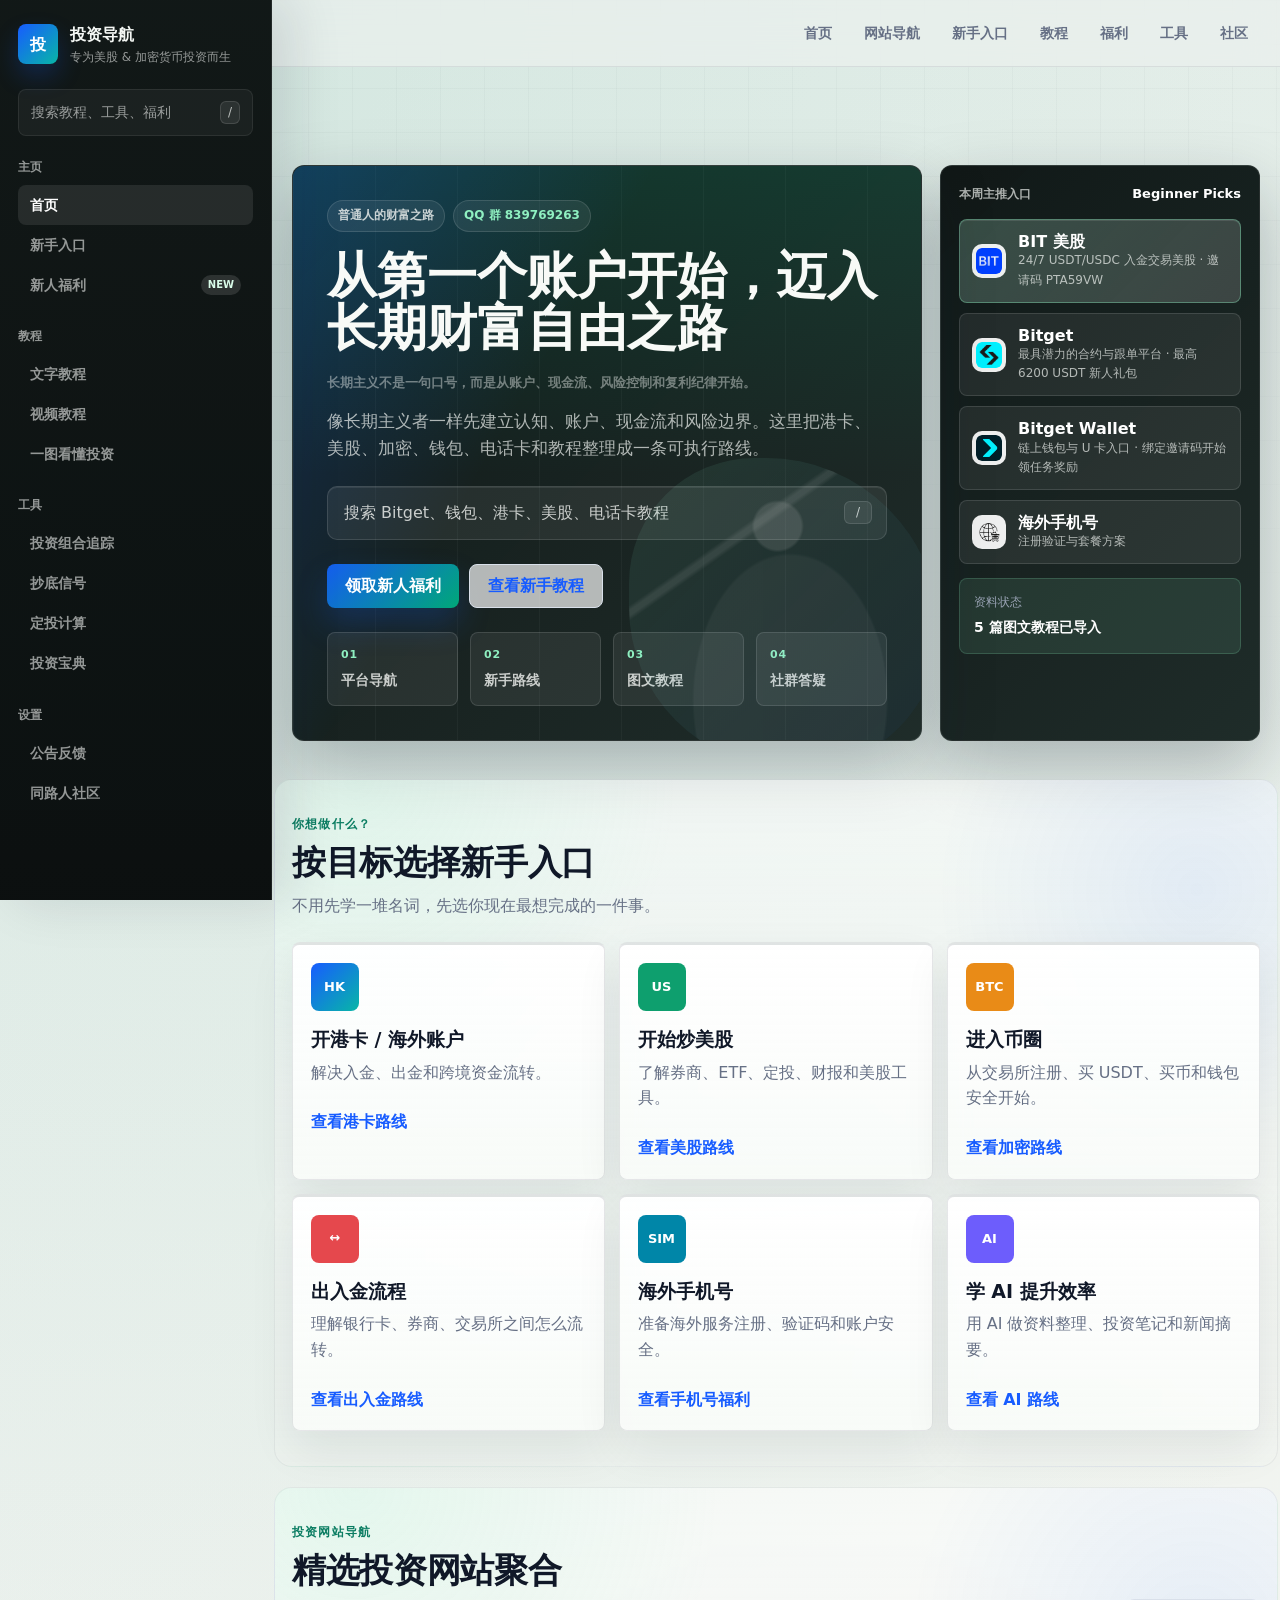
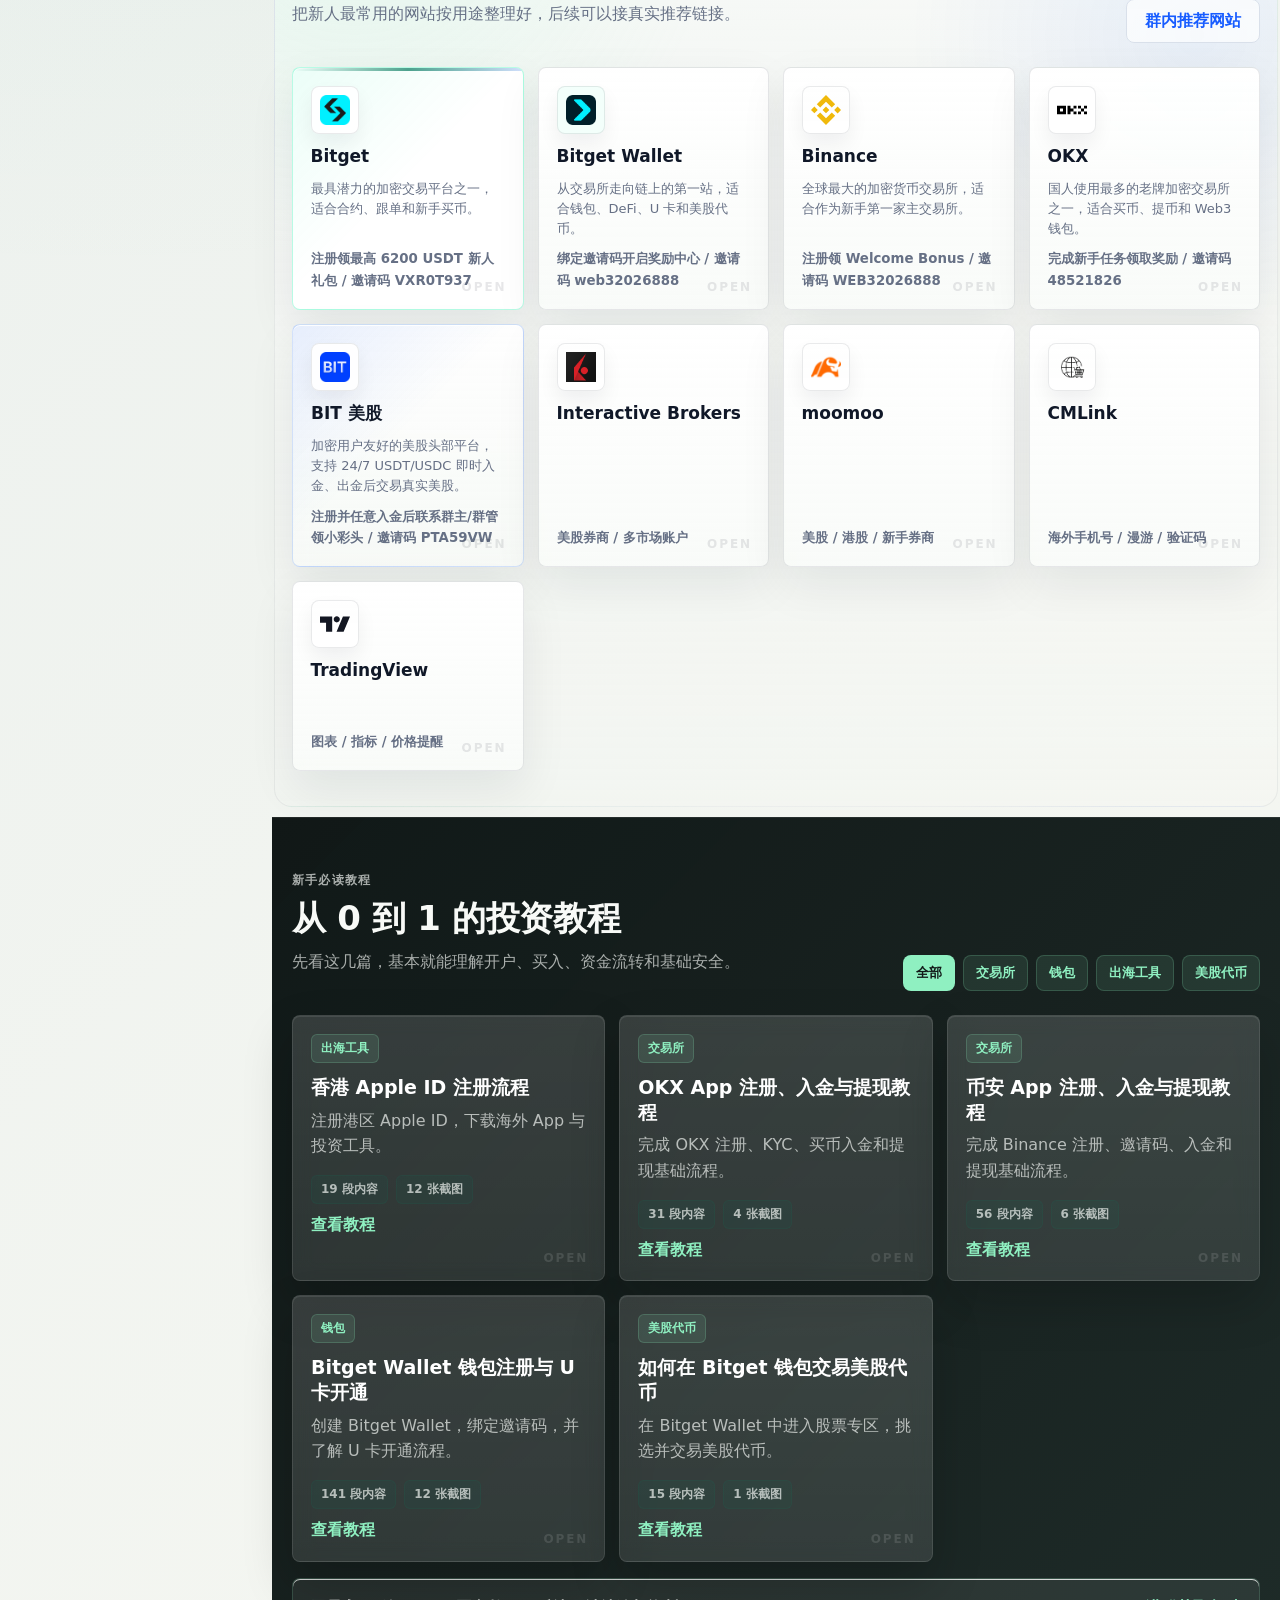
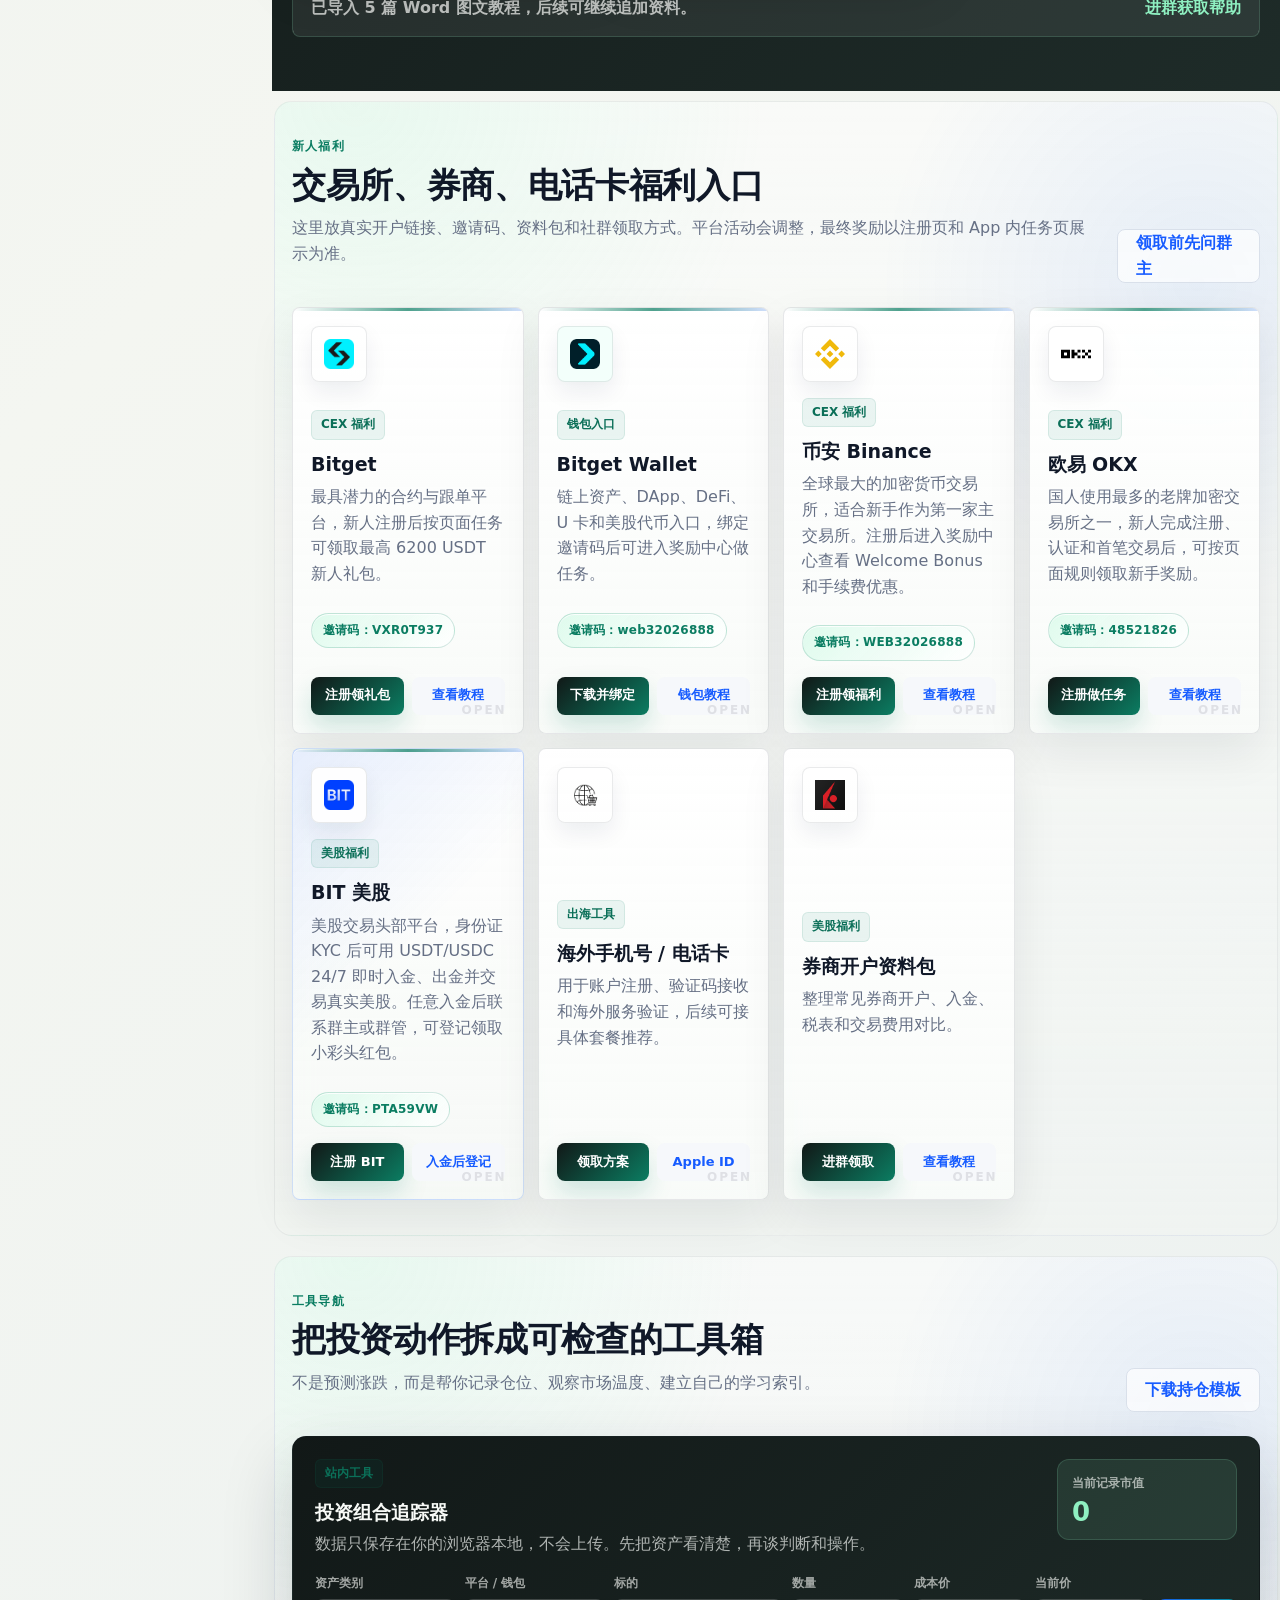
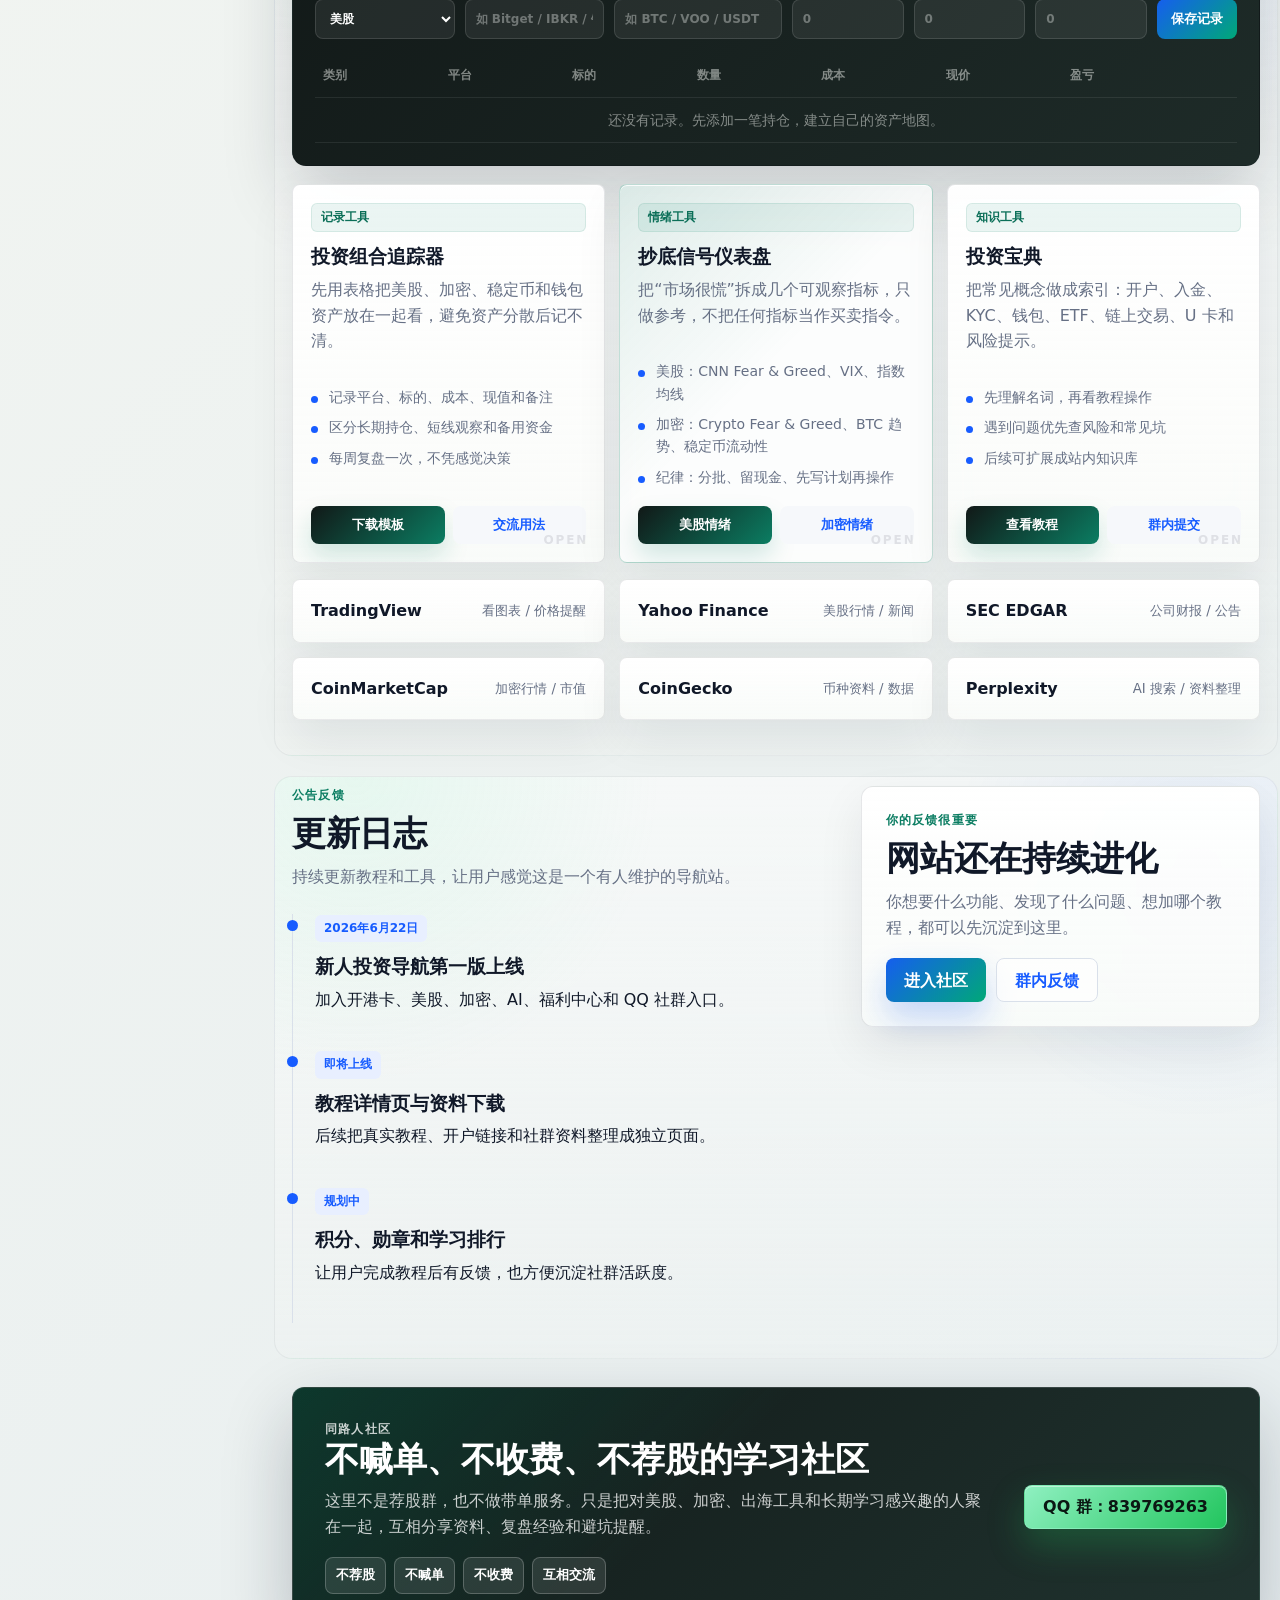
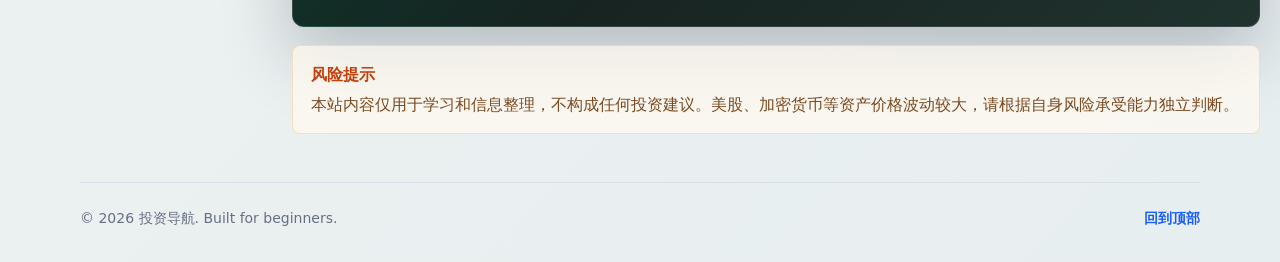
==== commit aabcb96d: "Add BIT referral invite code" ====
--- a/index.html
+++ b/index.html
@@ -119,9 +119,9 @@
               <strong>Beginner Picks</strong>
             </div>
             <div class="board-list">
-              <a href="https://www.bit.com/zh/us-stocks" target="_blank" rel="noreferrer">
+              <a href="https://invest.matrixport.com/newRegister/en?invite_code=PTA59VW" target="_blank" rel="noreferrer">
                 <img src="assets/logos/bit.png" alt="BIT logo" />
-                <span><strong>BIT 美股</strong><small>稳定币直投真实美股 · 邀请码待更新</small></span>
+                <span><strong>BIT 美股</strong><small>24/7 USDT/USDC 入金交易美股 · 邀请码 PTA59VW</small></span>
               </a>
               <a href="https://share.glassgs.com/u/VXR0T937" target="_blank" rel="noreferrer">
                 <img src="assets/logos/bitget.png" alt="Bitget logo" />
@@ -234,13 +234,13 @@
             <p>国人使用最多的老牌加密交易所之一，适合买币、提币和 Web3 钱包。</p>
             <small>完成新手任务领取奖励 / 邀请码 48521826</small>
           </a>
-          <a class="website-card" href="https://www.bit.com/zh/us-stocks" target="_blank" rel="noreferrer">
+          <a class="website-card" href="https://invest.matrixport.com/newRegister/en?invite_code=PTA59VW" target="_blank" rel="noreferrer">
             <span class="logo-shell">
               <img src="assets/logos/bit.png" alt="BIT logo" />
             </span>
             <strong>BIT 美股</strong>
-            <p>加密用户友好的美股头部平台，支持 USDT/USDC 入金后交易真实美股。</p>
-            <small>任意入金后联系群主/群管领小彩头 / 邀请码待更新</small>
+            <p>加密用户友好的美股头部平台，支持 24/7 USDT/USDC 即时入金、出金后交易真实美股。</p>
+            <small>注册并任意入金后联系群主/群管领小彩头 / 邀请码 PTA59VW</small>
           </a>
           <a class="website-card" href="https://www.interactivebrokers.com/" target="_blank" rel="noreferrer">
             <span class="logo-shell">
@@ -411,12 +411,12 @@
             <div>
               <span class="tag">美股福利</span>
               <h3>BIT 美股</h3>
-              <p>美股交易头部平台，身份证 KYC 后可用 USDT/USDC 入金交易真实美股。任意入金后联系群主或群管，可登记领取小彩头红包；渠道返佣和邀请码待补充。</p>
-              <span class="invite-code">邀请码：待更新</span>
+              <p>美股交易头部平台，身份证 KYC 后可用 USDT/USDC 24/7 即时入金、出金并交易真实美股。任意入金后联系群主或群管，可登记领取小彩头红包。</p>
+              <span class="invite-code">邀请码：PTA59VW</span>
             </div>
             <div class="card-actions">
+              <a href="https://invest.matrixport.com/newRegister/en?invite_code=PTA59VW" target="_blank" rel="noreferrer">注册 BIT</a>
               <a href="#community">入金后登记</a>
-              <a href="https://www.bit.com/zh/us-stocks" target="_blank" rel="noreferrer">了解 BIT</a>
             </div>
           </article>
           <article class="benefit-card">
